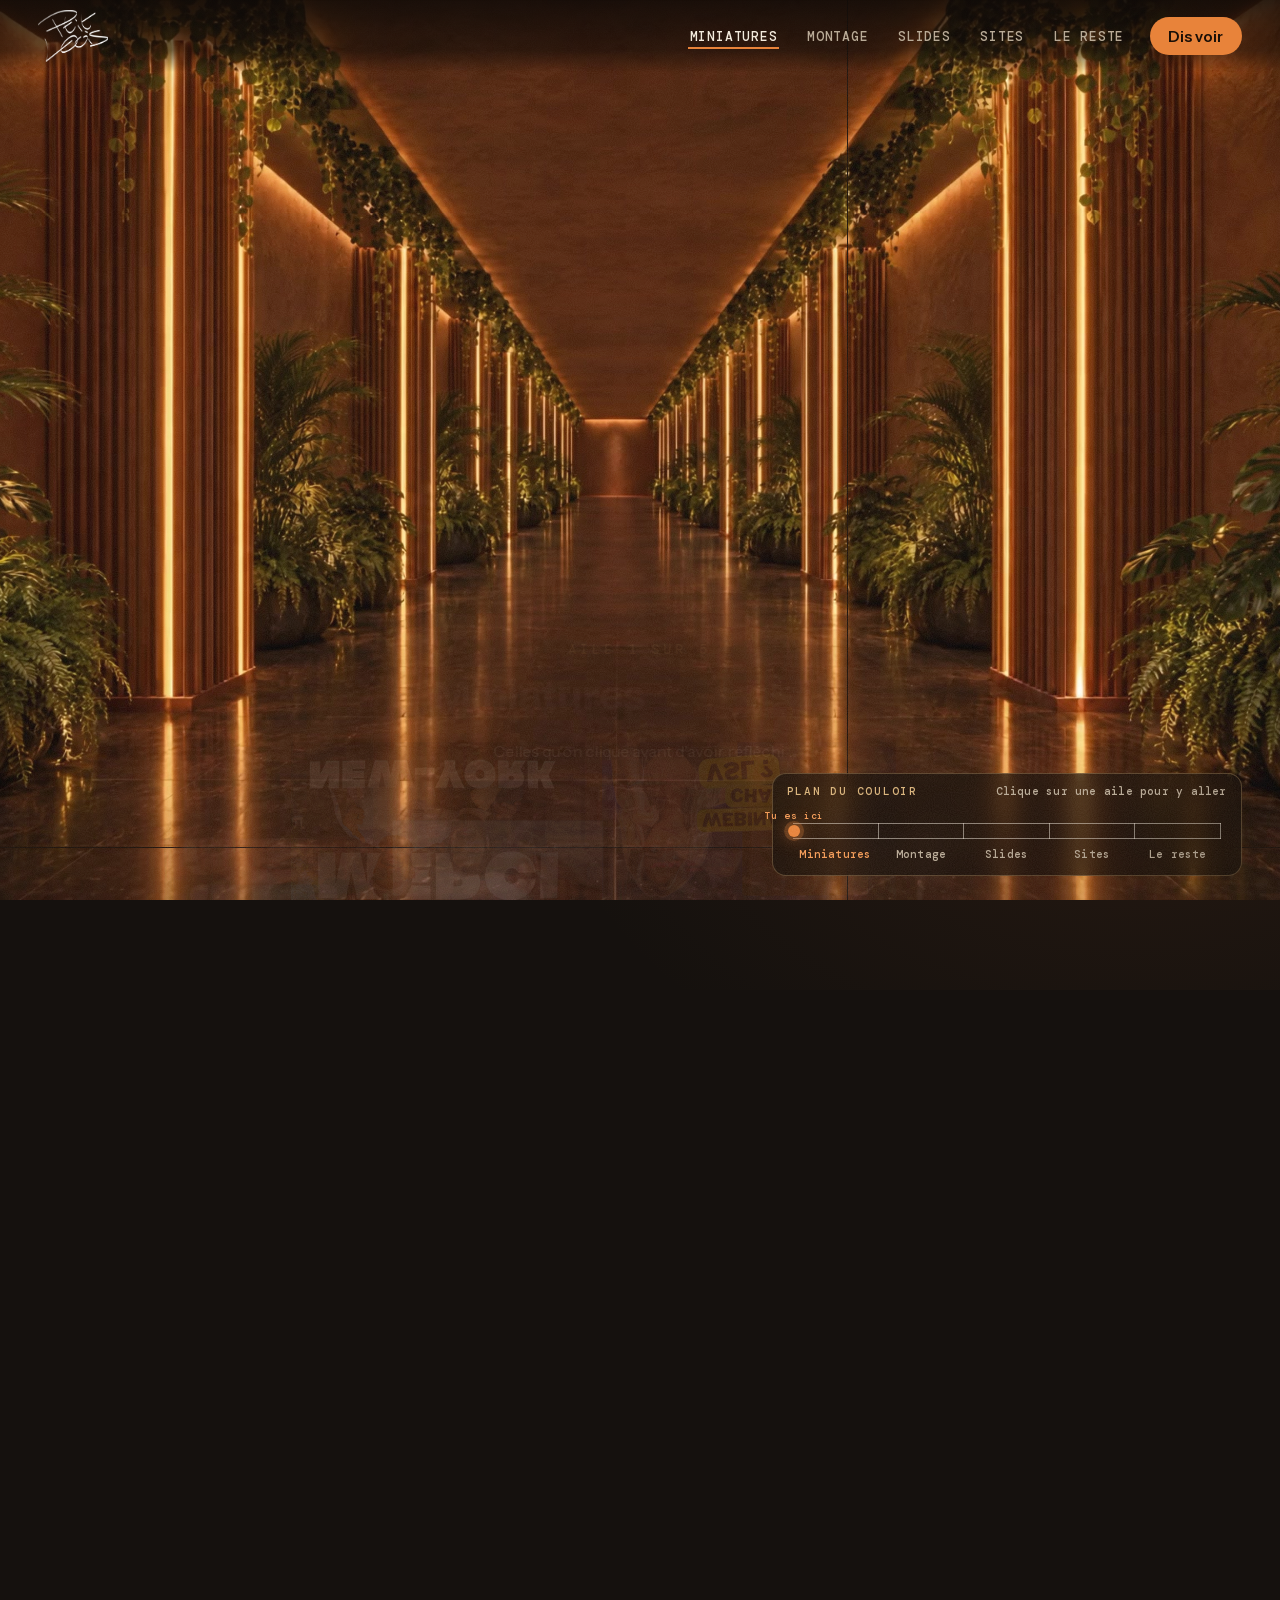
==== index.html @ 2c559e0b "P'tit Louis : première mise en ligne du portfolio Co-Authored-By: Claude Fable 5.1 <noreply@anthropi" ====
<!doctype html>
<html lang="fr">
<head>
<meta charset="utf-8">
<meta name="viewport" content="width=device-width,initial-scale=1">
<title>P'tit Louis · Quatre métiers, un Franc-Comtois</title>
<meta name="description" content="Louis Clément, freelance. Miniatures YouTube, montage vidéo, slides de webinaire et sites web. Entre, tout est au mur.">
<meta name="theme-color" content="#15110E">
<meta property="og:type" content="website">
<meta property="og:title" content="P'tit Louis · Quatre métiers, un Franc-Comtois">
<meta property="og:description" content="Miniatures YouTube, montage vidéo, slides de webinaire et sites web. Entre, tout est au mur.">
<meta property="og:site_name" content="P'tit Louis">
<meta property="og:locale" content="fr_FR">
<link rel="canonical" href="https://louisclement.site/">
<meta property="og:url" content="https://louisclement.site/">
<meta property="og:image" content="https://louisclement.site/assets/partage.jpg">
<meta property="og:image:width" content="1200">
<meta property="og:image:height" content="630">
<meta property="og:image:alt" content="Louis Clément ouvre la porte de sa galerie : quatre métiers, un Franc-Comtois.">
<meta name="twitter:card" content="summary_large_image">
<link rel="icon" href="data:image/svg+xml,%3Csvg xmlns='http://www.w3.org/2000/svg' viewBox='0 0 64 64'%3E%3Crect width='64' height='64' rx='12' fill='%2315110E'/%3E%3Cpath d='M18 10h28' stroke='%23E8833A' stroke-width='5' stroke-linecap='round'/%3E%3Crect x='14' y='22' width='36' height='28' rx='2' fill='none' stroke='%23F3EBDD' stroke-width='4'/%3E%3C/svg%3E">
<link rel="icon" type="image/png" sizes="32x32" href="assets/favicon-32.png">
<link rel="apple-touch-icon" href="assets/apple-touch-icon.png">
<link rel="preload" as="image" href="assets/hero-mobile.jpg" media="(max-aspect-ratio:1/1)">
<link rel="preload" href="assets/polices/bricolage-grotesque.woff2" as="font" type="font/woff2" crossorigin>
<link rel="preload" href="assets/polices/instrument-sans.woff2" as="font" type="font/woff2" crossorigin>
<link rel="stylesheet" href="assets/site.css">
</head>
<body>
<a class="skip" href="#main">Aller au contenu</a>
<div class="fond" aria-hidden="true"></div>
<div class="rideau" aria-hidden="true"></div>

<nav class="nav" aria-label="Navigation principale">
  <a class="nav-logo" href="#haut" aria-label="P'tit Louis, retour en haut"><img src="assets/logo-blanc.png" alt="" width="720" height="538"></a>
  <ul class="nav-ailes">
    <li><a href="#g-miniatures" data-aile="miniatures">Miniatures</a></li>
    <li><a href="#g-montage" data-aile="montage">Montage</a></li>
    <li><a href="#g-slides" data-aile="slides">Slides</a></li>
    <li><a href="#g-sites" data-aile="sites">Sites</a></li>
    <li><a href="#g-reste" data-aile="reste">Le reste</a></li>
  </ul>
  <a class="btn btn-nav" href="#contact">Dis voir</a>
</nav>

<main id="main" tabindex="-1">
  <span id="haut"></span>

  <!-- Héros fixe : téléphones, mouvement réduit, navigateurs sans 3D -->
  <section class="hero-fixe" aria-label="Accueil">
    <div class="hero-fixe-image" aria-hidden="true"></div>
    <div class="hero-fixe-texte">
      <p class="enseigne enseigne-fixe">LOUIS CLÉMENT</p>
      <h1>Quatre métiers,<br>un Franc-Comtois.</h1>
      <p class="lede">Miniatures YouTube, montage vidéo, slides de webinaire, sites web. Tout est au mur, juste en dessous.</p>
      <a class="btn" href="#contact">Dis voir ce qu'il te faut</a>
    </div>
  </section>

  <!-- La balade : une seule scène, du film de la porte jusqu'à la porte du fond -->
  <section class="balade" id="couloir" aria-label="La visite du couloir">
    <div class="scene">
      <div class="marche"><div class="marche-poster" aria-hidden="true"></div><video id="marche" preload="none" muted playsinline aria-hidden="true" tabindex="-1"></video><video id="arrivee" preload="none" muted playsinline aria-hidden="true" tabindex="-1"></video></div>
      <div class="murs"></div>
      <div class="fin-couloir" aria-hidden="true"></div>
      <div class="film-couche"><div class="film-poster" aria-hidden="true"></div><video id="hero" preload="none" muted playsinline aria-hidden="true" tabindex="-1"></video><div class="scrim" aria-hidden="true"></div></div>
      <div class="band band-film band-f1" data-a="0" data-b="0.26" data-entree="montee">
        <p class="enseigne enseigne-bande">LOUIS CLÉMENT</p>
        <h1 class="split">Quatre métiers,|un Franc-Comtois.</h1>
        <p class="sub">Miniatures YouTube, montage vidéo, slides de webinaire, sites web. Pour les créateurs, les formateurs et les entreprises.</p>
      </div>
      <div class="band band-film band-f2" data-a="0.29" data-b="0.66" data-entree="moities">
        <p class="titre split">Entre, c'est ouvert.</p>
        <p class="sub">Tout ce que j'ai fabriqué est au mur. Tu scrolles, tu te balades.</p>
      </div>
      <svg class="ring" viewBox="0 0 48 48" aria-hidden="true"><circle cx="24" cy="24" r="20" fill="none" stroke="currentColor" stroke-width="3" stroke-linecap="round" stroke-dasharray="126" style="stroke-dashoffset:var(--ld,126)"/></svg>
      <div class="cue" aria-hidden="true"><span>Scrolle pour entrer</span><i></i></div>
      <div class="titres"></div>
      <div class="band band-porte" data-a="0.94" data-b="1" data-entree="montee">
        <p class="titre split">Au bout du couloir,|c'est ton projet.</p>
        <p class="sub">C'est du franc-comtois. Ça veut dire : raconte-moi ton projet. Réponse en 24 h.</p>
        <p class="cta"><a class="btn" href="#contact">Dis voir ce qu'il te faut</a></p>
      </div>
      <div class="cartel chip" aria-live="polite"></div>
      <div class="plan" aria-label="Plan du couloir">
        <p class="plan-titre">Plan du couloir <span>Clique sur une aile pour y aller</span></p>
        <div class="plan-trace"><i class="plan-ici" aria-hidden="true"><b>Tu es ici</b></i></div>
        <div class="plan-ailes"></div>
      </div>
      <p class="astuce chip" aria-hidden="true">Clique sur un cadre pour l'ouvrir</p>
    </div>
  </section>

  <!-- Index : le couloir sans marcher -->
  <section class="bloc index" id="index" aria-labelledby="t-index">
    <header class="tete">
      <svg class="applique" viewBox="0 0 120 40" aria-hidden="true"><path d="M60 2v10M22 12h76v7H22z"/><path class="lueur" d="M26 22h68l14 16H12z"/></svg>
      <h2 id="t-index">Tout revoir d'un coup.</h2>
      <p class="lede">Le couloir sans marcher.</p>
    </header>
    <div class="galeries"></div>
  </section>

  <section class="bloc promesses" id="promesses" aria-labelledby="t-promesses">
    <header class="tete tete-gauche">
      <svg class="applique" viewBox="0 0 120 40" aria-hidden="true"><path d="M60 2v10M22 12h76v7H22z"/><path class="lueur" d="M26 22h68l14 16H12z"/></svg>
      <h2 id="t-promesses">Ce que tu ne vivras pas ici.</h2>
    </header>
    <ol class="cartes">
      <li class="carte"><p class="galere">Le prestataire qui s'évapore.</p><p class="contre">Je réponds. Et je te préviens avant que tu aies à me relancer.</p></li>
      <li class="carte"><p class="galere">Tout réexpliquer à chaque fois.</p><p class="contre">Tu expliques une fois. Ça sert pour la miniature, le montage, les slides et le site.</p></li>
      <li class="carte"><p class="galere">Payer sans rien posséder.</p><p class="contre">Ce que je fabrique est à toi. Ton site aussi. Pas d'abonnement, pas d'engagement.</p></li>
    </ol>
    <div class="garantie">
      <p class="garantie-titre">Je ne facture qu'un projet validé.</p>
      <p>Satisfait ou remboursé, sur toutes mes prestations. Le risque est de mon côté, pas du tien.</p>
    </div>
  </section>

  <section class="bloc methode" id="methode" aria-labelledby="t-methode">
    <header class="tete">
      <svg class="applique" viewBox="0 0 120 40" aria-hidden="true"><path d="M60 2v10M22 12h76v7H22z"/><path class="lueur" d="M26 22h68l14 16H12z"/></svg>
      <h2 id="t-methode">Comment ça se passe.</h2>
    </header>
    <ol class="frise">
      <li><span class="num">01</span><h3>Tu m'écris.</h3><p>Un message, même brouillon. Ton besoin, ton lien, ta date.</p></li>
      <li><span class="num">02</span><h3>Je pose des questions.</h3><p>Les bonnes, une seule fois. Je garde ton brief, tu n'auras pas à le refaire.</p></li>
      <li><span class="num">03</span><h3>Premier jet, vite.</h3><p>Tu vois une vraie version, pas une promesse. Tu me dis ce qui cloche.</p></li>
      <li><span class="num">04</span><h3>Tu valides, puis je facture.</h3><p>Je corrige jusqu'à ce que ce soit bon. Je ne facture qu'un projet validé.</p></li>
    </ol>
    <svg class="fil" viewBox="0 0 1000 20" preserveAspectRatio="none" aria-hidden="true"><path d="M0 10 C 200 -6, 300 26, 500 10 S 800 -6, 1000 10"/></svg>
  </section>

  <section class="bloc questions" id="questions" aria-labelledby="t-questions">
    <header class="tete tete-gauche">
      <svg class="applique" viewBox="0 0 120 40" aria-hidden="true"><path d="M60 2v10M22 12h76v7H22z"/><path class="lueur" d="M26 22h68l14 16H12z"/></svg>
      <h2 id="t-questions">Les questions qu'on me pose.</h2>
    </header>
    <div class="faq">
      <details><summary>Quatre métiers, tu es vraiment bon dans lequel ?</summary><p>Remonte le couloir et juge sur pièces, métier par métier. Les quatre se tiennent : la miniature attire, le montage retient, les slides expliquent, le site convertit. Les penser avec la même tête, c'est tout l'intérêt. Et ce que je ne sais pas faire, je te le dis avant de commencer, pas après.</p></details>
      <details><summary>Et si tu disparais en plein projet ?</summary><p>Je suis une personne, pas une plateforme. Tu as mon nom, mon WhatsApp, et une réponse en 24 h. Et comme je ne facture qu'un projet validé, le risque est de mon côté, pas du tien.</p></details>
      <details><summary>Combien ça coûte ?</summary><p>Ça dépend de ce qu'il te faut, donc je ne vais pas inventer un prix ici. Tu m'écris, je te réponds en 24 h avec un prix, ce qui est compris, et un délai. Noir sur blanc, avant de commencer. Et tu ne paies que si tu valides : satisfait ou remboursé.</p></details>
      <details><summary>Tu vas respecter mon style ?</summary><p>C'est le métier. Va voir l'aile des slides : cinq clients, cinq univers, aucun ne se ressemble. Je pars de tes références, je t'envoie un premier jet tôt, et tu gardes le dernier mot.</p></details>
      <details><summary>Les fichiers et le site, ils sont à moi ?</summary><p>Oui. Ce que je fabrique pour toi est à toi : ton site, ton nom de domaine, tes accès. Pas d'abonnement, pas d'engagement sur quatre ans. Si un jour tu veux continuer sans moi, tu peux.</p></details>
      <details><summary>En combien de temps ?</summary><p>Je t'annonce un délai avant de commencer, et je le tiens. Si tu es pressé, dis-le dans ton message, on regarde ce qui est possible.</p></details>
    </div>
  </section>

  <section class="bloc apropos" id="a-propos" aria-labelledby="t-apropos">
    <div class="apropos-signature" aria-hidden="true"><img src="assets/logo-blanc.png" alt="" width="720" height="538" loading="lazy"></div>
    <div class="apropos-texte">
      <h2 id="t-apropos">Le P'tit Louis.</h2>
      <p>Franc-Comtois, et fier de l'être. Je fabrique des miniatures, des montages, des slides et des sites pour des créateurs, des formateurs et des entreprises, en France et à l'international. Quatre métiers, parce que mes clients avaient quatre besoins et aucune envie de briefer quatre personnes.</p>
    </div>
  </section>

  <section class="bloc contact" id="contact" aria-labelledby="t-contact">
    <header class="tete">
      <svg class="applique" viewBox="0 0 120 40" aria-hidden="true"><path d="M60 2v10M22 12h76v7H22z"/><path class="lueur" d="M26 22h68l14 16H12z"/></svg>
      <h2 id="t-contact">Dis voir ce qu'il te faut.</h2>
      <p class="lede">Un message suffit. Je réponds en 24 h, toujours, avec un prix, ce qui est compris, et un délai.</p>
    </header>
    <form class="formulaire" id="form-contact" novalidate>
      <label class="champ"><span>Ton prénom</span><input type="text" name="prenom" autocomplete="given-name" maxlength="60" required></label>
      <fieldset class="champ cases"><legend>Il te faut quoi ?</legend>
        <label><input type="checkbox" name="besoin" value="Miniatures"><span>Miniatures</span></label>
        <label><input type="checkbox" name="besoin" value="Montage"><span>Montage</span></label>
        <label><input type="checkbox" name="besoin" value="Slides"><span>Slides</span></label>
        <label><input type="checkbox" name="besoin" value="Site web"><span>Site web</span></label>
        <label><input type="checkbox" name="besoin" value="Autre chose"><span>Autre chose</span></label>
      </fieldset>
      <label class="champ"><span>Un lien à me montrer ? <em>facultatif</em></span><input type="text" name="lien" inputmode="url" autocapitalize="none" spellcheck="false" maxlength="200" placeholder="Ta chaîne, ton site, ce que tu veux"></label>
      <label class="champ"><span>C'est pour quand ? <em>facultatif</em></span><input type="text" name="quand" maxlength="120" placeholder="La semaine prochaine, fin du mois..."></label>
      <label class="champ champ-large"><span>Raconte</span><textarea name="message" rows="5" maxlength="1200" required></textarea></label>
      <div class="actions">
        <button class="btn" type="submit">Envoyer sur WhatsApp</button>
        <a class="btn btn-fantome" id="wa-direct" href="https://wa.me/33761479585" target="_blank" rel="noopener">Ou écris-moi direct sur WhatsApp</a>
      </div>
      <p class="retour" role="status" aria-live="polite"></p>
    </form>
  </section>
</main>

<footer class="pied">
  <img class="pied-logo" src="assets/logo-blanc.png" alt="P'tit Louis" width="720" height="538" loading="lazy">
  <ul class="pied-liens">
    <li><a href="#index">Les projets</a></li>
    <li><a href="#methode">La méthode</a></li>
    <li><a href="#questions">Les questions</a></li>
    <li><a href="#contact">Le contact</a></li>
    <li><a href="mentions-legales.html">Mentions légales</a></li>
    <li><a href="confidentialite.html">Confidentialité</a></li>
  </ul>
  <p class="pied-ligne">Fabriqué en Franche-Comté. Livré partout.</p>
  <p class="pied-note">Le couloir est un décor généré par IA. Les projets accrochés dedans sont bien réels.</p>
  <p class="pied-note">© <span id="annee">2026</span> P'tit Louis</p>
</footer>

<dialog class="fiche" id="fiche" aria-labelledby="fiche-titre">
  <div class="fiche-cadre">
    <button class="fiche-fermer" type="button" aria-label="Fermer la fiche">Fermer</button>
    <div class="fiche-media"></div>
    <div class="fiche-infos">
      <p class="fiche-aile"></p>
      <h2 id="fiche-titre"></h2>
      <p class="fiche-ligne"></p>
      <p class="fiche-technique"></p>
      <p class="fiche-lien"></p>
      <div class="fiche-nav">
        <button type="button" class="btn btn-fantome" data-pas="-1">Précédent</button>
        <button type="button" class="btn btn-fantome" data-pas="1">Suivant</button>
      </div>
    </div>
    <div class="fiche-meme-aile">
      <p class="fiche-meme-titre">Dans la même aile</p>
      <div class="fiche-rangee"></div>
    </div>
  </div>
</dialog>

<script src="assets/data.js"></script>
<script src="assets/site.js"></script>
</body>
</html>
---- assets/site.css ----
/* P'tit Louis. Palette tirée de l'entrée validée : enduit d'argile, béton ciré, laiton. */
/* Polices hébergées ici (licence libre OFL) : aucun serveur tiers contacté, donc aucun cookie et aucun bandeau à afficher */
@font-face{font-family:"Bricolage Grotesque";font-style:normal;font-weight:700 800;font-stretch:100%;font-display:swap;src:url(polices/bricolage-grotesque.woff2) format("woff2");unicode-range:U+0000-00FF,U+0131,U+0152-0153,U+02BB-02BC,U+02C6,U+02DA,U+02DC,U+0304,U+0308,U+0329,U+2000-206F,U+20AC,U+2122,U+2191,U+2193,U+2212,U+2215,U+FEFF,U+FFFD}
@font-face{font-family:"Instrument Sans";font-style:normal;font-weight:400 600;font-stretch:100%;font-display:swap;src:url(polices/instrument-sans.woff2) format("woff2");unicode-range:U+0000-00FF,U+0131,U+0152-0153,U+02BB-02BC,U+02C6,U+02DA,U+02DC,U+0304,U+0308,U+0329,U+2000-206F,U+20AC,U+2122,U+2191,U+2193,U+2212,U+2215,U+FEFF,U+FFFD}
@font-face{font-family:"DM Mono";font-style:normal;font-weight:400;font-display:swap;src:url(polices/dm-mono-400.woff2) format("woff2");unicode-range:U+0000-00FF,U+0131,U+0152-0153,U+02BB-02BC,U+02C6,U+02DA,U+02DC,U+0304,U+0308,U+0329,U+2000-206F,U+20AC,U+2122,U+2191,U+2193,U+2212,U+2215,U+FEFF,U+FFFD}
@font-face{font-family:"DM Mono";font-style:normal;font-weight:500;font-display:swap;src:url(polices/dm-mono-500.woff2) format("woff2");unicode-range:U+0000-00FF,U+0131,U+0152-0153,U+02BB-02BC,U+02C6,U+02DA,U+02DC,U+0304,U+0308,U+0329,U+2000-206F,U+20AC,U+2122,U+2191,U+2193,U+2212,U+2215,U+FEFF,U+FFFD}
:root{
  --canvas:#15110E;
  --panel:#1F1813;
  --panel-2:#2A2019;
  --accent:#E8833A;
  --accent-hover:#F59B55;
  --accent-muted:rgba(232,131,58,.22);
  --laiton:#D9B37A;
  --text-primary:#F3EBDD;
  --text-secondary:#B9AB97;
  --bord:rgba(243,235,221,.16);
  --bord-fort:rgba(243,235,221,.42);
  --e1:cubic-bezier(.22,.8,.22,1);
  --e2:cubic-bezier(.65,0,.35,1);
  --tshadow:0 1px 2px rgba(10,6,3,.95),0 3px 12px rgba(10,6,3,.78),0 10px 44px rgba(10,6,3,.8);
  --titre:"Bricolage Grotesque",system-ui,sans-serif;
  --texte:"Instrument Sans",system-ui,sans-serif;
  --mono:"DM Mono",ui-monospace,monospace;
  --navh:72px;
}
*,*::before,*::after{box-sizing:border-box}
html{overflow-x:hidden;overflow-x:clip;scroll-behavior:smooth;-webkit-text-size-adjust:100%}
body{margin:0;overflow-x:hidden;overflow-x:clip;background:var(--canvas);color:var(--text-primary);font:400 1.0625rem/1.6 var(--texte);-webkit-font-smoothing:antialiased;animation:page-in .9s var(--e1) both}
@keyframes page-in{from{opacity:0}to{opacity:1}}
img,video,canvas{display:block;max-width:100%}
h1,h2,h3,p,ul,ol,fieldset{margin:0;padding:0}
ul,ol{list-style:none}
fieldset{border:0;min-width:0}
a{color:inherit}
button{font:inherit;color:inherit}
:focus-visible{outline:2px solid var(--accent);outline-offset:3px;border-radius:4px}
.skip{position:fixed;left:12px;top:-60px;z-index:100;background:var(--accent);color:var(--canvas);padding:10px 16px;border-radius:8px;font-weight:600;text-decoration:none;transition:top .3s var(--e1)}
.skip:focus{top:12px}

/* Un seul environnement derrière toute la page */
.fond{position:fixed;inset:-10%;z-index:-1;pointer-events:none;background:
  radial-gradient(ellipse 60% 45% at 22% 18%,rgba(232,131,58,.10),transparent 70%),
  radial-gradient(ellipse 55% 50% at 82% 78%,rgba(150,78,40,.13),transparent 70%),
  var(--canvas);animation:derive 80s var(--e2) -20s infinite alternate}
@keyframes derive{from{transform:translate3d(-2%,-1.5%,0)}to{transform:translate3d(2%,1.5%,0)}}

/* Le rideau : fondu au noir chaud pour les grands sauts dans la page */
.rideau{position:fixed;inset:0;z-index:39;background:#120b07;opacity:0;visibility:hidden;pointer-events:none;transition:opacity .36s var(--e2),visibility 0s .36s}
.rideau.on{opacity:1;visibility:visible;transition:opacity .36s var(--e2)}

/* Boutons */
.btn{display:inline-flex;align-items:center;justify-content:center;gap:.5em;padding:.95em 1.5em;border-radius:999px;border:1px solid transparent;background:var(--accent);color:#1A0F07;font:600 1rem/1 var(--texte);text-decoration:none;text-shadow:none;cursor:pointer;transition:background .35s var(--e1),transform .35s var(--e1),box-shadow .35s var(--e1),border-color .35s var(--e1),color .35s var(--e1)}
.btn:hover{background:var(--accent-hover);transform:translateY(-2px);box-shadow:0 10px 30px rgba(232,131,58,.28)}
.btn:active{transform:translateY(0)}
.btn-fantome{background:transparent;color:var(--text-primary);border-color:var(--bord-fort)}
.btn-fantome:hover{background:rgba(243,235,221,.08);box-shadow:none;border-color:var(--text-primary)}
@media (pointer:coarse){.btn{min-height:44px;display:inline-flex;align-items:center;justify-content:center}}

/* Navigation */
.nav{position:fixed;inset:0 0 auto 0;z-index:40;height:var(--navh);display:flex;align-items:center;gap:24px;padding:0 clamp(16px,3vw,40px);background:linear-gradient(to bottom,rgba(16,11,8,.86),rgba(16,11,8,.55) 70%,rgba(16,11,8,0));transition:background .5s var(--e1)}
.nav-logo{display:block;flex:none;height:52px;transition:opacity .35s var(--e1),transform .35s var(--e1)}
.nav-logo img{height:100%;width:auto}
.nav-logo:hover{opacity:.82;transform:rotate(-2deg)}
.nav-ailes{display:flex;align-items:baseline;gap:clamp(10px,2vw,28px);margin-left:auto;font:500 .8125rem/1 var(--mono);letter-spacing:.06em;text-transform:uppercase}
.nav-ailes a{position:relative;display:block;padding:12px 2px;text-decoration:none;color:var(--text-secondary);transition:color .35s var(--e1)}
.nav-ailes a::after{content:"";position:absolute;left:0;right:0;bottom:6px;height:2px;background:var(--accent);transform:scaleX(0);transform-origin:left;transition:transform .45s var(--e1)}
.nav-ailes a:hover,.nav-ailes a.actif{color:var(--text-primary)}
.nav-ailes a.actif::after{transform:scaleX(1)}
.btn-nav{padding:.7em 1.15em;font-size:.9375rem}
@media (max-width:860px){.nav-ailes{display:none}.btn-nav{margin-left:auto}}

/* Héros fixe (par défaut, sans JavaScript ou hors 3D) */
.balade{display:none}
.hero-fixe{position:relative;min-height:100svh;display:grid;align-items:end;padding:calc(var(--navh) + 24px) clamp(20px,5vw,72px) clamp(40px,8vh,96px)}
.hero-fixe-image{position:absolute;inset:0;background:#2a170c url(hero-poster.jpg) 60% 40%/cover no-repeat}
@media (max-aspect-ratio:1/1){.hero-fixe-image{background-image:url(hero-mobile.jpg);background-position:69% 30%}}   /* écrans debout : Louis qui fait signe d'entrer, cadré en vertical */
.hero-fixe-image::after{content:"";position:absolute;inset:0;background:linear-gradient(to top,rgba(14,9,6,.94) 8%,rgba(14,9,6,.55) 46%,rgba(14,9,6,.15) 80%)}
.hero-fixe-texte{position:relative;display:grid;gap:18px;justify-items:start;text-shadow:var(--tshadow)}
.hero-fixe h1{font:800 clamp(2rem,8.6vw,4.4rem)/1.04 var(--titre);letter-spacing:-.02em;white-space:nowrap}
.lede{color:var(--text-secondary);font-size:1.125rem;max-width:52ch}
.hero-fixe .lede{color:var(--text-primary);max-width:40ch}
.enseigne{font:800 1.7rem/1 var(--titre);letter-spacing:.32em;margin-right:-.32em;color:#F8DDB0;text-shadow:0 0 10px rgba(255,186,110,.85),0 0 30px rgba(232,131,58,.65),0 0 70px rgba(232,131,58,.35),0 1px 2px rgba(10,6,3,.9);white-space:nowrap}
.enseigne-fixe{font-size:clamp(1rem,4.4vw,1.4rem)}
.enseigne-bande{margin-bottom:18px;font-size:clamp(1.15rem,1.9vw,1.9rem);--ke:clamp(0,var(--k)*2.4,1);opacity:var(--ke)}
html.js3d .hero-fixe{display:none}
html.js3d .balade{display:block}

/* Film d'entrée */
.balade{position:relative;height:2300vh}
.stage,.scene{position:sticky;top:0;height:100vh;height:100svh;overflow:hidden;background:#1d110a}
.film-couche,.film-poster,#hero{position:absolute;inset:0;width:100%;height:100%}
.film-couche{z-index:4;will-change:opacity}
.film-poster{background-size:cover;background-position:50% 50%}
#hero{object-fit:cover;opacity:0;transform:translateZ(0);will-change:transform;transition:opacity .8s var(--e1)}
.film-couche.video-ready #hero{opacity:1}
.film-couche.video-failed #hero{display:none}
.scrim{position:absolute;inset:0;pointer-events:none;background:radial-gradient(ellipse 120% 90% at 50% 45%,rgba(14,8,4,0) 35%,rgba(14,8,4,.62) 100%)}
.enseigne-film{position:absolute;left:0;top:0;margin:0;transform-origin:50% 100%;opacity:0;will-change:transform,opacity;pointer-events:none}

.band{position:absolute;opacity:0;visibility:hidden;text-shadow:var(--tshadow);--k:0}
.band.on{visibility:visible}
.band::before{content:"";position:absolute;inset:-22% -18%;z-index:-1;pointer-events:none;opacity:calc(.25 + .75*var(--k,1));background:radial-gradient(ellipse 74% 66% at 50% 50%,rgba(12,7,4,.72) 0%,rgba(12,7,4,.48) 46%,rgba(12,7,4,0) 76%)}
.band h1,.band .titre{font:800 clamp(2rem,4.6vw,4.2rem)/1.03 var(--titre);letter-spacing:-.02em;max-width:13ch}
.band .sub{margin-top:18px;color:var(--text-primary);font-size:clamp(1rem,1.25vw,1.2rem);max-width:36ch;--ks:clamp(0,(var(--k) - .55)*3.2,1);opacity:var(--ks);transform:translateY(calc((1 - var(--ks))*14px))}
.band .cta{margin-top:26px;--kb:clamp(0,(var(--k) - .74)*4.5,1);opacity:var(--kb);transform:translateY(calc((1 - var(--kb))*14px))}
.band .btn{text-shadow:none}
.band-f1{left:clamp(24px,5.5vw,96px);top:50%;transform:translateY(-46%);width:min(37vw,640px);z-index:6}
.band-f1 h1{max-width:none;font-size:clamp(1.8rem,3.7vw,3.7rem)}
.ligne{display:block;white-space:nowrap}
.band-f2{left:clamp(24px,5.5vw,96px);top:50%;transform:translateY(-46%);width:min(32vw,520px);z-index:6}   /* à gauche : Louis occupe la droite de l'image */
.cue{z-index:6}
.ring{position:absolute;right:clamp(16px,3vw,40px);top:calc(var(--navh) + 12px);z-index:7;width:30px;height:30px;color:var(--laiton);transform:rotate(-90deg);opacity:0;transition:opacity .6s var(--e1);pointer-events:none}
.ring.on{opacity:.9}
.ring circle{transition:stroke-dashoffset .25s linear}
.band-porte{left:50%;bottom:clamp(28px,6vh,64px);transform:translateX(-50%);width:min(70vw,820px);z-index:6;text-align:center}
.band-porte .titre{max-width:none;font-size:clamp(1.9rem,3.8vw,3.4rem)}
.band-porte .sub{margin-inline:auto;max-width:none;text-wrap:balance}
.titres{position:absolute;inset:0;z-index:6;pointer-events:none}
.scene::after{z-index:5}
.cartel,.plan,.astuce{z-index:7}

/* Découpe des titres en mots, animés par --k (transform et opacity seulement) */
.sr{position:absolute;width:1px;height:1px;overflow:hidden;clip-path:inset(50%);white-space:nowrap}
.w{display:inline-block;white-space:pre;--kc:clamp(0,(var(--k,0) - var(--th,0))*2.8,1);opacity:var(--kc);will-change:transform,opacity}
[data-entree="montee"] .w{transform:translateY(calc((1 - var(--kc))*.55em))}
[data-entree="moities"] .w{transform:translateX(calc((1 - var(--kc))*var(--sx,1)*-46px))}
[data-entree="profondeur"] .w{transform:scale(calc(.78 + .22*var(--kc)))}
[data-entree="coupe"] .w{transform:translateX(calc((1 - var(--kc))*var(--sx,1)*60px))}
[data-entree="grille"] .w{transform:translateX(calc((1 - var(--kc))*-38px))}
[data-entree="net"] .w{transform:translateY(calc((1 - var(--kc))*10px)) scale(calc(.94 + .06*var(--kc)))}
[data-entree="dispersion"] .w{transform:translate(calc((1 - var(--kc))*var(--jx,0px)),calc((1 - var(--kc))*var(--jy,0px))) rotate(calc((1 - var(--kc))*var(--jr,0deg)))}

.cue{position:absolute;left:50%;bottom:26px;transform:translateX(-50%);display:grid;justify-items:center;gap:10px;font:400 .75rem/1 var(--mono);letter-spacing:.2em;text-transform:uppercase;color:var(--text-secondary);transition:opacity .6s var(--e1)}
.cue i{width:1px;height:34px;background:linear-gradient(var(--laiton),transparent);animation:goutte 2.6s var(--e2) -1s infinite}
@keyframes goutte{0%{transform:scaleY(0);transform-origin:top}50%{transform:scaleY(1);transform-origin:top}51%{transform-origin:bottom}100%{transform:scaleY(0);transform-origin:bottom}}
.cue.parti{opacity:0}

/* Couloir */
.scene::after{content:"";position:absolute;inset:0;pointer-events:none;background:radial-gradient(ellipse 110% 95% at 50% 50%,rgba(10,6,3,0) 52%,rgba(10,6,3,.5) 100%),url("data:image/svg+xml,%3Csvg xmlns='http://www.w3.org/2000/svg' width='220' height='220'%3E%3Cfilter id='n'%3E%3CfeTurbulence type='fractalNoise' baseFrequency='.95' numOctaves='2' stitchTiles='stitch'/%3E%3CfeColorMatrix values='0 0 0 0 1  0 0 0 0 .9  0 0 0 0 .8  0 0 0 .09 0'/%3E%3C/filter%3E%3Crect width='100%25' height='100%25' filter='url(%23n)'/%3E%3C/svg%3E")}
.titres .band{left:50%;bottom:clamp(96px,15vh,150px);width:min(44vw,640px);transform:translateX(-50%);text-align:center}
.titres .band .titre{margin-inline:auto;max-width:16ch;font-size:clamp(2rem,3.9vw,3.6rem)}
.titres .band .sub{margin-inline:auto;max-width:44ch}
.titres .band .num{display:block;margin-bottom:14px;font:500 .8125rem/1 var(--mono);letter-spacing:.3em;text-transform:uppercase;color:var(--laiton);opacity:var(--k)}

.chip{background:rgba(18,11,7,.62);border:1px solid rgba(217,179,122,.28);border-radius:12px;-webkit-backdrop-filter:blur(10px);backdrop-filter:blur(10px);text-shadow:0 1px 3px rgba(10,6,3,.85)}
.cartel{position:absolute;left:clamp(16px,3vw,40px);bottom:28px;z-index:3;max-width:min(360px,44vw);padding:14px 18px;font:400 .8125rem/1.5 var(--mono);color:var(--text-secondary);opacity:0;transform:translateY(10px);transition:opacity .45s var(--e1),transform .45s var(--e1);pointer-events:none}
.cartel.on{opacity:1;transform:none}
.cartel b{display:block;margin-bottom:2px;font:700 1.0625rem/1.25 var(--titre);letter-spacing:0;color:var(--text-primary)}
.cartel i{display:block;margin-top:6px;font-style:normal;color:var(--laiton)}
.astuce{position:absolute;left:50%;bottom:34px;z-index:3;transform:translate(-50%,-8px);padding:9px 16px;font:400 .75rem/1 var(--mono);letter-spacing:.08em;color:var(--text-primary);opacity:0;transition:opacity .6s var(--e1),transform .6s var(--e1);pointer-events:none}
.astuce.on{opacity:1;transform:translate(-50%,0)}


/* Couloir photoréaliste : la marche, les murs, le filé de la tête qui tourne, la porte du fond */
.marche,.murs,.mur,.fin-couloir{position:absolute;inset:0}
.marche{will-change:transform;pointer-events:none}
.marche-poster,#marche{position:absolute;inset:0;width:100%;height:100%;background-size:cover;background-position:50% 50%}
#marche{object-fit:cover;opacity:0;transform:translateZ(0);will-change:transform;transition:opacity .8s var(--e1)}
.marche.video-ready #marche{opacity:1}
#arrivee{position:absolute;inset:0;width:100%;height:100%;object-fit:cover;opacity:0;transform:translateZ(0);will-change:transform}
#arrivee.pret.actif{opacity:1}
.marche.video-failed #marche{display:none}
.murs{pointer-events:none}
.mur{visibility:hidden;opacity:0;overflow:hidden;pointer-events:none}
.mur.on{visibility:visible;will-change:transform,opacity}
.mur-plan{position:absolute;left:50%;top:50%;width:max(104vw,184.9vh);aspect-ratio:16/9;transform:translate(calc(-50% + var(--bx,0%)),-50%);container-type:inline-size}
.mur-fond{position:absolute;inset:0;width:100%;height:100%;object-fit:cover}
.mur-plan.miroir .mur-fond{transform:scaleX(-1)}
.mur-sol{position:absolute;left:0;right:0;top:77.2%;bottom:0;pointer-events:none;background:linear-gradient(to bottom,rgba(8,4,2,.2),rgba(8,4,2,.52))}
.mur-cadres{position:absolute;inset:0}
.cadre{position:absolute;padding:0;border:0;background:#0c0806;cursor:pointer;pointer-events:auto;box-shadow:0 0 0 .2cqw #0d0806,0 .45cqw .7cqw rgba(0,0,0,.5),0 1.5cqw 2.5cqw rgba(0,0,0,.55);transition:transform .5s var(--e1),box-shadow .5s var(--e1)}
.cadre img,.cadre video{position:absolute;inset:0;display:block;width:100%;height:100%;object-fit:cover}
.cadre img{filter:brightness(.94) saturate(.97);transition:filter .5s var(--e1)}
.cadre video{opacity:0;transition:opacity .7s var(--e1)}
.cadre video.on{opacity:1}
.cadre::after{content:"";position:absolute;inset:0;pointer-events:none;background:linear-gradient(to bottom,rgba(255,214,170,.07),rgba(255,214,170,0) 34%)}
.cadre:hover,.cadre:focus-visible{transform:scale(1.035);z-index:3;box-shadow:0 0 0 .22cqw var(--accent),0 .8cqw 1.2cqw rgba(0,0,0,.5),0 2.4cqw 3.6cqw rgba(0,0,0,.6);outline:none}
.cadre:hover img,.cadre:focus-visible img{filter:none}
.reflet{position:absolute;pointer-events:none;transform:scaleY(-1);opacity:.07}
.reflet img{display:block;width:100%;height:100%;object-fit:cover}
.fin-couloir{visibility:hidden;opacity:0;pointer-events:none;background-size:cover;background-position:50% 50%}

/* Le fondu enchaîné des grands sauts : l'ancienne vue, figée, se dissout dans la nouvelle */
.fantome{position:absolute;inset:0;z-index:5;overflow:hidden;pointer-events:none;opacity:1;transition:opacity .9s cubic-bezier(.4,0,.2,1);background:#1d110a}
.fantome.dehors{position:fixed;z-index:38}
.fantome.part{opacity:0}
.fantome-image{position:absolute;inset:0;width:100%;height:100%;object-fit:cover}
.fantome .mur{visibility:visible}
.fantome .fin-couloir{visibility:visible}
.scene.saut .band{transition:opacity .75s var(--e1)}

/* Le plan du couloir : navigation explicite entre les ailes */
.plan{position:absolute;right:clamp(16px,3vw,40px);bottom:24px;z-index:4;width:min(470px,46vw);padding:12px 14px 10px;background:rgba(18,11,7,.66);border:1px solid rgba(217,179,122,.3);border-radius:14px;-webkit-backdrop-filter:blur(10px);backdrop-filter:blur(10px);opacity:0;transform:translateY(12px);transition:opacity .6s var(--e1),transform .6s var(--e1)}
.plan.on{opacity:1;transform:none}
.plan-titre{display:flex;justify-content:space-between;align-items:baseline;gap:12px;font:500 .6875rem/1 var(--mono);letter-spacing:.16em;text-transform:uppercase;color:var(--laiton)}
.plan-titre span{letter-spacing:.02em;text-transform:none;color:var(--text-secondary)}
.plan-trace{position:relative;height:16px;margin:26px 6px 0;border:1px solid rgba(243,235,221,.5);border-width:1px 0;background:repeating-linear-gradient(to right,transparent 0 calc(20% - 1px),rgba(243,235,221,.5) calc(20% - 1px) 20%)}
.plan-ici{position:absolute;top:50%;left:0;width:12px;height:12px;margin:-6px 0 0 -6px;border-radius:50%;background:var(--accent);box-shadow:0 0 0 4px rgba(232,131,58,.25),0 0 18px rgba(232,131,58,.8);will-change:transform}
.plan-ici b{position:absolute;left:50%;bottom:16px;transform:translateX(-50%);white-space:nowrap;font:500 .625rem/1 var(--mono);letter-spacing:.06em;color:var(--accent-hover)}
.plan-ailes{display:grid;grid-template-columns:repeat(5,1fr);margin:0 6px}
.plan-ailes button{appearance:none;background:none;border:0;padding:9px 2px 4px;cursor:pointer;font:500 .6875rem/1.2 var(--mono);letter-spacing:.02em;color:var(--text-secondary);border-radius:6px;transition:color .3s var(--e1),background .3s var(--e1)}
.plan-ailes button:hover{color:var(--text-primary);background:rgba(243,235,221,.08)}
.plan-ailes button.actif{color:var(--accent-hover)}
@media (pointer:coarse){.plan-ailes button{min-height:44px}}
@media (max-height:560px){.cue,.cartel,.astuce,.plan-titre span{display:none}}

/* Sections sous le couloir : aucune voisine ne partage le même squelette */
.bloc{position:relative;padding:clamp(72px,12vh,150px) clamp(20px,5vw,72px);max-width:1320px;margin-inline:auto}
.tete{display:grid;justify-items:center;text-align:center;gap:14px;margin-bottom:clamp(36px,6vh,70px)}
.tete-gauche{justify-items:start;text-align:left}
@media (max-width:860px){.tete-gauche{justify-items:center;text-align:center}}   /* sur une colonne, tous les titres de section se centrent */
.bloc h2{font:800 clamp(2rem,4.4vw,3.6rem)/1.05 var(--titre);letter-spacing:-.02em;max-width:18ch}
.applique{width:120px;height:40px;overflow:visible}
.applique path{fill:none;stroke:var(--laiton);stroke-width:1.6;stroke-linecap:round;stroke-linejoin:round;stroke-dasharray:240;stroke-dashoffset:240;transition:stroke-dashoffset 1.4s var(--e1)}
.applique .lueur{stroke:none;fill:rgba(232,131,58,0);transition:fill 1.2s var(--e1) .9s}
.in .applique path{stroke-dashoffset:0}
.in .applique .lueur{fill:rgba(232,131,58,.20)}
.bloc .tete h2,.bloc .tete .lede,.cartes .carte,.garantie,.frise li,.faq details,.apropos-texte,.apropos-signature,.formulaire,.galerie{opacity:0;transform:translateY(22px);transition:opacity .9s var(--e1),transform .9s var(--e1)}
.bloc.in .tete h2,.bloc.in .tete .lede,.bloc.in .cartes .carte,.bloc.in .garantie,.bloc.in .frise li,.bloc.in .faq details,.bloc.in .apropos-texte,.bloc.in .apropos-signature,.bloc.in .formulaire,.bloc.in .galerie{opacity:1;transform:none}
.bloc.in .tete .lede{transition-delay:.12s}
.bloc.in .cartes .carte:nth-child(2),.bloc.in .frise li:nth-child(2),.bloc.in .faq details:nth-child(2),.bloc.in .galerie:nth-child(2){transition-delay:.1s}
.bloc.in .cartes .carte:nth-child(3),.bloc.in .frise li:nth-child(3),.bloc.in .faq details:nth-child(3),.bloc.in .galerie:nth-child(3){transition-delay:.2s}
.bloc.in .frise li:nth-child(4),.bloc.in .faq details:nth-child(4),.bloc.in .galerie:nth-child(4){transition-delay:.3s}
.bloc.in .faq details:nth-child(5),.bloc.in .galerie:nth-child(5){transition-delay:.4s}
.bloc.in .faq details:nth-child(6){transition-delay:.5s}
.bloc.in .garantie{transition-delay:.35s}
.bloc.fini .cartes .carte:nth-child(n),.bloc.fini .frise li:nth-child(n),.bloc.fini .faq details:nth-child(n),.bloc.fini .galerie:nth-child(n),.bloc.fini .garantie{transition-delay:0s}

/* Index */
.sauts{display:none}
@media (max-width:860px){.sauts{display:flex;flex-wrap:wrap;justify-content:center;gap:8px;margin-bottom:30px}.sauts a{display:inline-flex;align-items:center;min-height:44px;padding:0 16px;border:1px solid var(--bord);border-radius:999px;font:500 .75rem/1 var(--mono);letter-spacing:.08em;text-transform:uppercase;text-decoration:none;color:var(--text-secondary);transition:color .35s var(--e1),border-color .35s var(--e1)}.sauts a:hover,.sauts a:active{color:var(--text-primary);border-color:var(--accent)}}
.galerie{margin-bottom:clamp(36px,6vh,64px);scroll-margin-top:84px}
.galerie-tete{display:flex;flex-wrap:wrap;align-items:baseline;gap:6px 18px;margin-bottom:18px;padding-bottom:12px;border-bottom:1px solid var(--bord)}
.galerie-tete h3{font:700 1.5rem/1.1 var(--titre)}
.galerie-tete p{color:var(--text-secondary);font-size:.9375rem}
.galerie-tete .compte{margin-left:auto;font:400 .75rem/1 var(--mono);letter-spacing:.1em;color:var(--laiton)}
.rangee{--cols:5;display:flex;flex-wrap:wrap;justify-content:center;gap:14px}
.rangee .vignette{flex:0 0 calc((100% - (var(--cols) - 1)*14px)/var(--cols));width:auto}
.vignette{position:relative;appearance:none;display:block;width:100%;padding:0;border:1px solid var(--bord);border-radius:10px;overflow:hidden;background:var(--panel);cursor:pointer;text-align:left;transition:transform .45s var(--e1),border-color .45s var(--e1),box-shadow .45s var(--e1)}
.vignette img{width:100%;aspect-ratio:16/10;object-fit:cover;transition:transform .7s var(--e1)}
.vignette.haut img{aspect-ratio:4/5;object-position:50% 20%}
.rangee.mixte .vignette img,.rangee.mixte .vignette.haut img{aspect-ratio:1/1;object-fit:contain;object-position:50% 50%;padding:8px;background:#0f0a07}
.vignette:hover{transform:translateY(-4px);border-color:rgba(232,131,58,.6);box-shadow:0 14px 40px rgba(0,0,0,.45)}
.vignette:hover img{transform:scale(1.04)}
.vignette.video::before{content:"";position:absolute;right:10px;top:10px;z-index:1;width:30px;height:30px;border-radius:50%;background:rgba(18,11,7,.7) url("data:image/svg+xml,%3Csvg xmlns='http://www.w3.org/2000/svg' viewBox='0 0 30 30'%3E%3Cpath d='M12 9.5v11l9-5.5z' fill='%23F3EBDD'/%3E%3C/svg%3E") center/contain}
@media (max-width:720px){.rangee{display:grid;justify-content:start;grid-auto-flow:column;grid-auto-columns:72%;grid-template-columns:none;overflow-x:auto;scroll-snap-type:x mandatory;padding-bottom:10px;margin-inline:calc(clamp(20px,5vw,72px)*-1);padding-inline:clamp(20px,5vw,72px);scrollbar-width:none}.rangee::-webkit-scrollbar{display:none}.rangee .vignette{flex:none;scroll-snap-align:center}}

/* Promesses : deux colonnes décalées */
.promesses{display:grid;grid-template-columns:minmax(0,5fr) minmax(0,7fr);gap:clamp(28px,5vw,80px);align-items:start}
.promesses .tete{margin-bottom:0;position:sticky;top:calc(var(--navh) + 30px)}
.cartes{display:grid;gap:16px;counter-reset:c}
.carte{position:relative;padding:26px 28px 28px 76px;border:1px solid var(--bord);border-radius:16px;background:linear-gradient(140deg,var(--panel),rgba(31,24,19,.4));outline:1px solid rgba(243,235,221,.05);outline-offset:-7px}
.carte::before{counter-increment:c;content:"0" counter(c);position:absolute;left:26px;top:28px;font:500 .8125rem/1 var(--mono);color:var(--laiton)}
.galere{font:500 .875rem/1.4 var(--mono);color:var(--text-secondary);text-decoration:line-through;text-decoration-color:rgba(232,131,58,.75);text-decoration-thickness:1.5px}
.contre{margin-top:10px;font:700 clamp(1.2rem,1.9vw,1.55rem)/1.25 var(--titre)}
.garantie{grid-column:1/-1;position:relative;margin-top:clamp(16px,3vh,32px);padding:clamp(28px,5vw,56px);border-radius:22px;border:1px solid rgba(232,131,58,.5);background:radial-gradient(ellipse 80% 120% at 0% 0%,rgba(232,131,58,.16),transparent 65%),var(--panel);overflow:hidden}
.garantie::after{content:"";position:absolute;inset:-40%;background:radial-gradient(circle at 80% 30%,rgba(232,131,58,.22),transparent 45%);opacity:.0;animation:braise 7s var(--e2) -2s infinite alternate;pointer-events:none}
.vivant .garantie::after{opacity:1}
@keyframes braise{from{transform:translate3d(-4%,2%,0)}to{transform:translate3d(4%,-2%,0)}}
.garantie-titre{font:800 clamp(1.7rem,3.6vw,3rem)/1.08 var(--titre);letter-spacing:-.02em;max-width:20ch}
.garantie p + p{margin-top:12px;color:var(--text-secondary);max-width:none;text-wrap:balance}
@media (max-width:860px){.promesses{grid-template-columns:1fr}.promesses .tete{position:static}}

/* Méthode : frise horizontale */
.frise{display:grid;grid-template-columns:repeat(4,1fr);gap:clamp(16px,2.4vw,36px);position:relative;z-index:1}
.frise li{padding-top:18px;border-top:1px solid var(--bord-fort)}
.frise .num{font:500 .8125rem/1 var(--mono);color:var(--accent)}
.frise h3{margin:14px 0 8px;font:700 1.35rem/1.15 var(--titre)}
.frise p{color:var(--text-secondary);font-size:1rem}
.fil{position:absolute;left:0;right:0;bottom:clamp(30px,6vh,70px);width:100%;height:20px;pointer-events:none;opacity:.45}
.fil path{fill:none;stroke:var(--accent);stroke-width:1;stroke-dasharray:1100;stroke-dashoffset:1100;transition:stroke-dashoffset 2.4s var(--e2) .3s;vector-effect:non-scaling-stroke}
.in .fil path{stroke-dashoffset:0}
@media (max-width:860px){.frise{grid-template-columns:1fr 1fr}.fil{display:none}}
@media (max-width:520px){.frise{grid-template-columns:1fr}}

/* Questions : accordéon sur une colonne étroite, à droite */
.questions{display:grid;grid-template-columns:minmax(0,4fr) minmax(0,8fr);gap:clamp(28px,5vw,80px);align-items:start}
.questions .tete{margin-bottom:0}
.faq details{border-bottom:1px solid var(--bord)}
.faq summary{list-style:none;cursor:pointer;display:flex;justify-content:space-between;align-items:baseline;gap:20px;padding:22px 0;font:700 clamp(1.1rem,1.6vw,1.3rem)/1.3 var(--titre);transition:color .35s var(--e1)}
.faq summary::-webkit-details-marker{display:none}
.faq summary::after{content:"+";flex:none;font:400 1.4rem/1 var(--mono);color:var(--accent);transition:transform .45s var(--e1)}
.faq details[open] summary::after{transform:rotate(45deg)}
.faq summary:hover{color:var(--accent-hover)}
.faq details p{padding:0 40px 24px 0;color:var(--text-secondary);max-width:64ch;animation:deplie .6s var(--e1) both}
@keyframes deplie{from{opacity:0;transform:translateY(-8px)}to{opacity:1;transform:none}}
@media (max-width:860px){.questions{grid-template-columns:1fr}}

/* À propos : la signature en grand */
.apropos{display:grid;grid-template-columns:minmax(0,5fr) minmax(0,6fr);gap:clamp(24px,5vw,80px);align-items:center}
.apropos-signature img{width:100%;height:auto;filter:drop-shadow(0 0 40px rgba(232,131,58,.25));animation:respire 9s var(--e2) -3s infinite alternate;animation-play-state:paused}
.vivant .apropos-signature img{animation-play-state:running}
@keyframes respire{from{transform:rotate(-3deg) scale(1)}to{transform:rotate(-1.5deg) scale(1.02)}}
.apropos-texte p{margin-top:20px;font-size:clamp(1.0625rem,1.4vw,1.25rem);color:var(--text-secondary);max-width:56ch}
@media (max-width:860px){.apropos{grid-template-columns:1fr}.apropos-signature{max-width:320px}}

/* Contact */
.formulaire{display:grid;grid-template-columns:1fr 1fr;gap:18px 22px;max-width:860px;margin-inline:auto;padding:clamp(22px,4vw,44px);border:1px solid var(--bord);border-radius:22px;background:var(--panel);outline:1px solid rgba(243,235,221,.05);outline-offset:-8px}
.champ{display:grid;gap:8px;align-content:start}
.champ > span,.champ legend{font:500 .8125rem/1.2 var(--mono);letter-spacing:.04em;color:var(--text-secondary)}
.champ em{font-style:normal;opacity:.7}
.champ-large,.cases,.actions,.retour,.formulaire > .champ:first-child{grid-column:1/-1}
input[type=text],input[type=url],textarea{width:100%;padding:14px 16px;border-radius:12px;border:1px solid rgba(243,235,221,.34);background:rgba(10,6,3,.45);color:var(--text-primary);font:400 1rem/1.4 var(--texte);transition:border-color .35s var(--e1),box-shadow .35s var(--e1)}
input::placeholder,textarea::placeholder{color:rgba(185,171,151,.82)}   /* 5,9:1 sur le fond du champ (3,8:1 avant) */
input:focus,textarea:focus{outline:none;border-color:var(--accent);box-shadow:0 0 0 4px var(--accent-muted)}
textarea{resize:vertical;min-height:130px}
.cases{display:flex;flex-wrap:wrap;gap:10px}
.cases legend{margin-bottom:10px;width:100%}
.cases label{position:relative;cursor:pointer}
.cases input{position:absolute;opacity:0;inset:0;width:100%;height:100%;cursor:pointer}
.cases label span{display:inline-flex;align-items:center;min-height:44px;padding:0 18px;border-radius:999px;border:1px solid rgba(243,235,221,.34);font:500 .9375rem/1 var(--texte);transition:background .3s var(--e1),border-color .3s var(--e1),color .3s var(--e1)}
.cases input:checked + span{background:var(--accent);border-color:var(--accent);color:#1A0F07}
.cases input:focus-visible + span{outline:2px solid var(--accent);outline-offset:3px}
.actions{display:flex;flex-wrap:wrap;gap:12px;align-items:center;margin-top:6px}
.retour{min-height:1.6em;color:var(--laiton);font-weight:500}
.champ.erreur input,.champ.erreur textarea{border-color:#ff8a70}
@media (max-width:640px){.formulaire{grid-template-columns:1fr}}

/* Pied */
.pied{display:grid;justify-items:center;gap:14px;padding:70px 20px 50px;border-top:1px solid var(--bord);text-align:center}
.pied-logo{width:150px;height:auto;opacity:.92}
.pied-liens{display:flex;flex-wrap:wrap;justify-content:center;gap:6px 22px;font:500 .8125rem/1 var(--mono);letter-spacing:.06em;text-transform:uppercase}
.pied-liens a{display:block;padding:10px 2px;text-decoration:none;color:var(--text-secondary);transition:color .3s var(--e1)}
.pied-liens a:hover{color:var(--accent-hover)}
.pied-ligne{font:700 1.25rem/1.2 var(--titre)}
.pied-note{font-size:.875rem;color:var(--text-secondary);max-width:60ch}

/* Fiche projet */
.fiche{width:min(1180px,94vw);max-height:92vh;max-height:92svh;padding:0;border:1px solid rgba(217,179,122,.35);border-radius:20px;background:var(--panel);color:var(--text-primary);overflow:auto;box-shadow:0 40px 120px rgba(0,0,0,.7)}
.fiche::backdrop{background:rgba(10,6,3,.78);-webkit-backdrop-filter:blur(6px);backdrop-filter:blur(6px)}
.fiche[open]{animation:fiche-in .55s var(--e1) both}
@keyframes fiche-in{from{opacity:0;transform:translateY(24px) scale(.97)}to{opacity:1;transform:none}}
.fiche-cadre{display:grid;grid-template-columns:minmax(0,1.7fr) minmax(260px,1fr);gap:0;position:relative}
.fiche-media{grid-row:1;display:grid;place-items:center;min-height:320px;padding:22px;background:#0f0a07;border-bottom:1px solid var(--bord)}
.fiche-media img,.fiche-media video{max-width:100%;max-height:68vh;width:auto;height:auto;border-radius:8px;outline:1px solid rgba(243,235,221,.18);outline-offset:4px}
.fiche-media video{height:min(68vh,720px);width:auto;max-width:100%;background:#000}
.fiche-media.long{place-items:start center;max-height:68vh;overflow:auto}
.fiche-media.long img{max-height:none;width:100%}
.fiche-infos{padding:34px 30px 26px;display:grid;align-content:start;gap:10px;border-left:1px solid var(--bord);border-bottom:1px solid var(--bord)}
.fiche-aile{font:500 .75rem/1 var(--mono);letter-spacing:.2em;text-transform:uppercase;color:var(--laiton)}
.fiche h2{font:800 clamp(1.5rem,2.4vw,2.2rem)/1.1 var(--titre);letter-spacing:-.01em}
.fiche-ligne{color:var(--text-secondary)}
.fiche-technique{margin-top:8px;padding-top:14px;border-top:1px dashed var(--bord-fort);font:400 .875rem/1.5 var(--mono);color:var(--text-secondary)}
.fiche-technique::before{content:"Technique : ";color:var(--laiton)}
.fiche-lien a{color:var(--accent-hover);font-weight:600;text-underline-offset:4px}
.fiche-nav{display:flex;gap:10px;margin-top:16px}
.fiche-nav .btn{padding:.7em 1.1em;font-size:.875rem}
.fiche-fermer{position:absolute;right:14px;top:14px;z-index:2;appearance:none;padding:9px 14px;border-radius:999px;border:1px solid var(--bord-fort);background:rgba(18,11,7,.8);font:500 .75rem/1 var(--mono);letter-spacing:.08em;text-transform:uppercase;cursor:pointer;transition:background .3s var(--e1),border-color .3s var(--e1)}
.fiche-fermer:hover{background:var(--accent);border-color:var(--accent);color:#1A0F07}
.fiche-meme-aile{grid-column:1/-1;padding:20px 22px 24px}
.fiche-meme-titre{margin-bottom:12px;font:500 .75rem/1 var(--mono);letter-spacing:.2em;text-transform:uppercase;color:var(--laiton)}
.fiche-rangee{display:flex;gap:10px;overflow-x:auto;padding-bottom:8px;scrollbar-width:thin;scrollbar-color:rgba(217,179,122,.4) transparent}
.fiche-rangee button{flex:none;appearance:none;padding:0;border:1px solid var(--bord);border-radius:8px;overflow:hidden;background:none;cursor:pointer;opacity:.62;transition:opacity .3s var(--e1),border-color .3s var(--e1),transform .3s var(--e1)}
.fiche-rangee button:hover{opacity:1;transform:translateY(-2px)}
.fiche-rangee button[aria-current=true]{opacity:1;border-color:var(--accent)}
.fiche-rangee img{height:74px;width:auto}
@media (max-width:820px){.fiche-cadre{grid-template-columns:1fr}.fiche-infos{border-left:0}.fiche-media{min-height:0;padding:14px}.fiche-media img,.fiche-media video{max-height:52vh}}

/* Pause des boucles hors écran et onglet caché */
body.paused *,body.paused *::before,body.paused *::after{animation-play-state:paused !important}

/* Mouvement réduit : états finaux, aucune animation */
@media (prefers-reduced-motion:reduce){
  html{scroll-behavior:auto}
  *,*::before,*::after{animation:none !important;transition:none !important;transition-delay:0s !important}
  .bloc .tete h2,.bloc .tete .lede,.cartes .carte,.garantie,.frise li,.faq details,.apropos-texte,.apropos-signature,.formulaire,.galerie{opacity:1;transform:none}
  .applique path,.fil path{stroke-dashoffset:0}
  .applique .lueur{fill:rgba(232,131,58,.20)}
}

/* Pages simples : mentions légales, confidentialité, 404 */
.page{max-width:760px;margin:0 auto;padding:calc(var(--navh) + clamp(48px,9vh,110px)) clamp(20px,5vw,40px) clamp(60px,10vh,120px)}
.page-tete{margin-bottom:clamp(36px,6vh,64px)}
.page-sur{font:500 .8125rem/1 var(--mono);letter-spacing:.14em;text-transform:uppercase;color:var(--laiton);margin-bottom:16px}
.page h1{font:800 clamp(2rem,5.4vw,3.4rem)/1.05 var(--titre);letter-spacing:-.02em;margin-bottom:16px}
.page h2{font:700 1.375rem/1.2 var(--titre);margin:0 0 12px}
.page section{padding:26px 0;border-top:1px solid var(--bord)}
.page p,.page li{color:var(--text-secondary)}
.page p+p,.page ul{margin-top:12px}
.page ul{display:grid;gap:8px;padding-left:1.1em;list-style:disc}
.page strong{color:var(--text-primary);font-weight:600}
.page a:not(.btn){color:var(--text-primary);text-decoration-color:var(--accent);text-underline-offset:3px}
.page a:not(.btn):hover{color:var(--accent-hover)}
.page mark{background:rgba(232,131,58,.18);color:#F8DDB0;padding:.1em .35em;border-radius:4px;font:500 .875rem/1.5 var(--mono)}
.page-date{margin-top:26px;font:400 .8125rem/1.4 var(--mono);color:var(--text-secondary)}
.page-404{min-height:52vh;display:grid;align-content:center}
.page-actions{display:flex;flex-wrap:wrap;gap:12px;margin-top:28px}
.page-simple .nav .btn-nav{margin-left:auto}
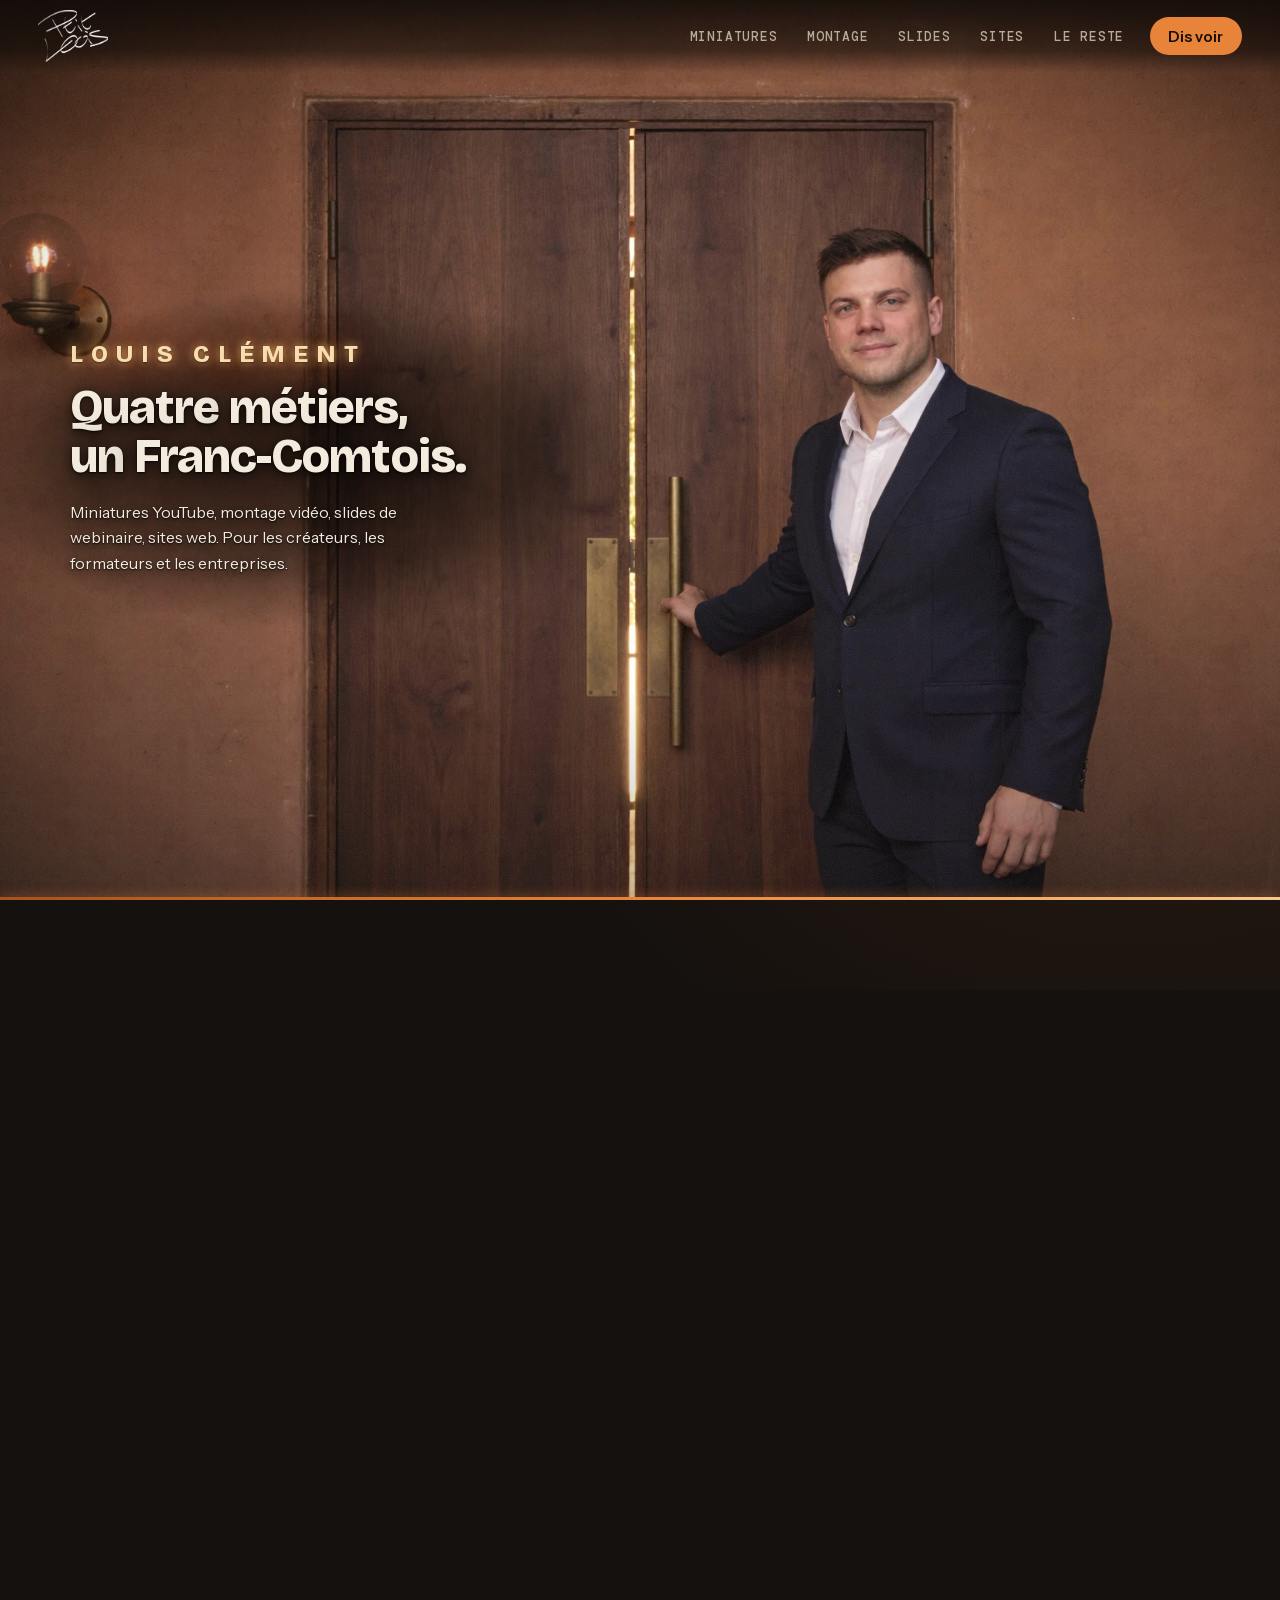
==== commit efe6e923: "Chargement du film : une vraie jauge animée au centre, avec les petites phrases de Louis Co-Authored" ====
--- a/index.html
+++ b/index.html
@@ -73,7 +73,12 @@
         <p class="titre split">Entre, c'est ouvert.</p>
         <p class="sub">Tout ce que j'ai fabriqué est au mur. Tu scrolles, tu te balades.</p>
       </div>
-      <svg class="ring" viewBox="0 0 48 48" aria-hidden="true"><circle cx="24" cy="24" r="20" fill="none" stroke="currentColor" stroke-width="3" stroke-linecap="round" stroke-dasharray="126" style="stroke-dashoffset:var(--ld,126)"/></svg>
+      <div class="chargement">
+        <div class="chargement-ligne"><p class="chargement-msg" aria-hidden="true">J'allume les appliques</p><p class="chargement-pct" aria-hidden="true"><span>0</span> %</p></div>
+        <div class="chargement-barre" role="progressbar" aria-label="Chargement du film d'entrée" aria-valuemin="0" aria-valuemax="100" aria-valuenow="0"><i></i></div>
+        <p class="chargement-note" aria-hidden="true">Tu peux déjà scroller, le film te rattrape.</p>
+      </div>
+      <div class="filet" aria-hidden="true"><i></i></div>
       <div class="cue" aria-hidden="true"><span>Scrolle pour entrer</span><i></i></div>
       <div class="titres"></div>
       <div class="band band-porte" data-a="0.94" data-b="1" data-entree="montee">
--- a/assets/site.css
+++ b/assets/site.css
@@ -110,9 +110,24 @@
 .ligne{display:block;white-space:nowrap}
 .band-f2{left:clamp(24px,5.5vw,96px);top:50%;transform:translateY(-46%);width:min(32vw,520px);z-index:6}   /* à gauche : Louis occupe la droite de l'image */
 .cue{z-index:6}
-.ring{position:absolute;right:clamp(16px,3vw,40px);top:calc(var(--navh) + 12px);z-index:7;width:30px;height:30px;color:var(--laiton);transform:rotate(-90deg);opacity:0;transition:opacity .6s var(--e1);pointer-events:none}
-.ring.on{opacity:.9}
-.ring circle{transition:stroke-dashoffset .25s linear}
+/* Chargement du film d'entrée : une vraie jauge au centre, avec les petites phrases de Louis. Les plans suivants n'ont qu'un filet en bas d'écran. */
+.chargement{position:absolute;left:50%;bottom:clamp(76px,13vh,140px);z-index:7;width:min(580px,86vw);transform:translate(-50%,14px);display:grid;gap:14px;padding:24px 30px 22px;border:1px solid rgba(217,179,122,.3);border-radius:18px;background:rgba(18,11,7,.78);box-shadow:0 18px 50px rgba(0,0,0,.45);opacity:0;visibility:hidden;pointer-events:none;transition:opacity .6s var(--e1),transform .6s var(--e1),visibility 0s .6s}
+.chargement.on{opacity:1;visibility:visible;transform:translate(-50%,0);transition:opacity .6s var(--e1),transform .6s var(--e1)}
+.chargement.on.discret{opacity:0;transform:translate(-50%,10px)}
+.chargement-ligne{display:flex;align-items:baseline;justify-content:space-between;gap:16px}
+.chargement-msg{font:700 clamp(1.15rem,1.5vw,1.4rem)/1.15 var(--titre);letter-spacing:-.01em;color:var(--text-primary);transition:opacity .26s var(--e1),transform .26s var(--e1)}
+.chargement-msg.change{opacity:0;transform:translateY(6px)}
+.chargement-pct{font:500 1rem/1 var(--mono);letter-spacing:.06em;color:var(--laiton);font-variant-numeric:tabular-nums;white-space:nowrap}
+.chargement-barre{position:relative;height:12px;border-radius:999px;background:rgba(243,235,221,.13);overflow:hidden}
+.chargement-barre i{position:absolute;left:0;top:0;bottom:0;width:calc(var(--p,0)*100%);min-width:8px;border-radius:inherit;background:linear-gradient(90deg,#A8531A,#E8833A 55%,#F8C98A);box-shadow:0 0 14px rgba(232,131,58,.55);overflow:hidden;transition:width .3s linear}
+.chargement-barre i::after{content:"";position:absolute;inset:0;background:linear-gradient(100deg,transparent 25%,rgba(255,240,215,.7) 50%,transparent 75%);transform:translateX(-100%);animation:reflet 1.7s var(--e2) infinite}
+@keyframes reflet{to{transform:translateX(100%)}}
+.chargement-note{font:400 .75rem/1.3 var(--mono);letter-spacing:.1em;text-transform:uppercase;color:var(--text-secondary);text-align:center}
+.cue.attend{opacity:0}
+.filet{position:absolute;left:0;right:0;bottom:0;z-index:8;height:3px;opacity:0;transition:opacity .5s var(--e1);pointer-events:none}
+.filet.on{opacity:1}
+.chargement.on:not(.discret) ~ .filet{opacity:0}
+.filet i{display:block;height:100%;width:calc(var(--p,0)*100%);background:linear-gradient(90deg,#A8531A,#E8833A,#F8C98A);box-shadow:0 0 12px rgba(232,131,58,.7);transition:width .3s linear}
 .band-porte{left:50%;bottom:clamp(28px,6vh,64px);transform:translateX(-50%);width:min(70vw,820px);z-index:6;text-align:center}
 .band-porte .titre{max-width:none;font-size:clamp(1.9rem,3.8vw,3.4rem)}
 .band-porte .sub{margin-inline:auto;max-width:none;text-wrap:balance}
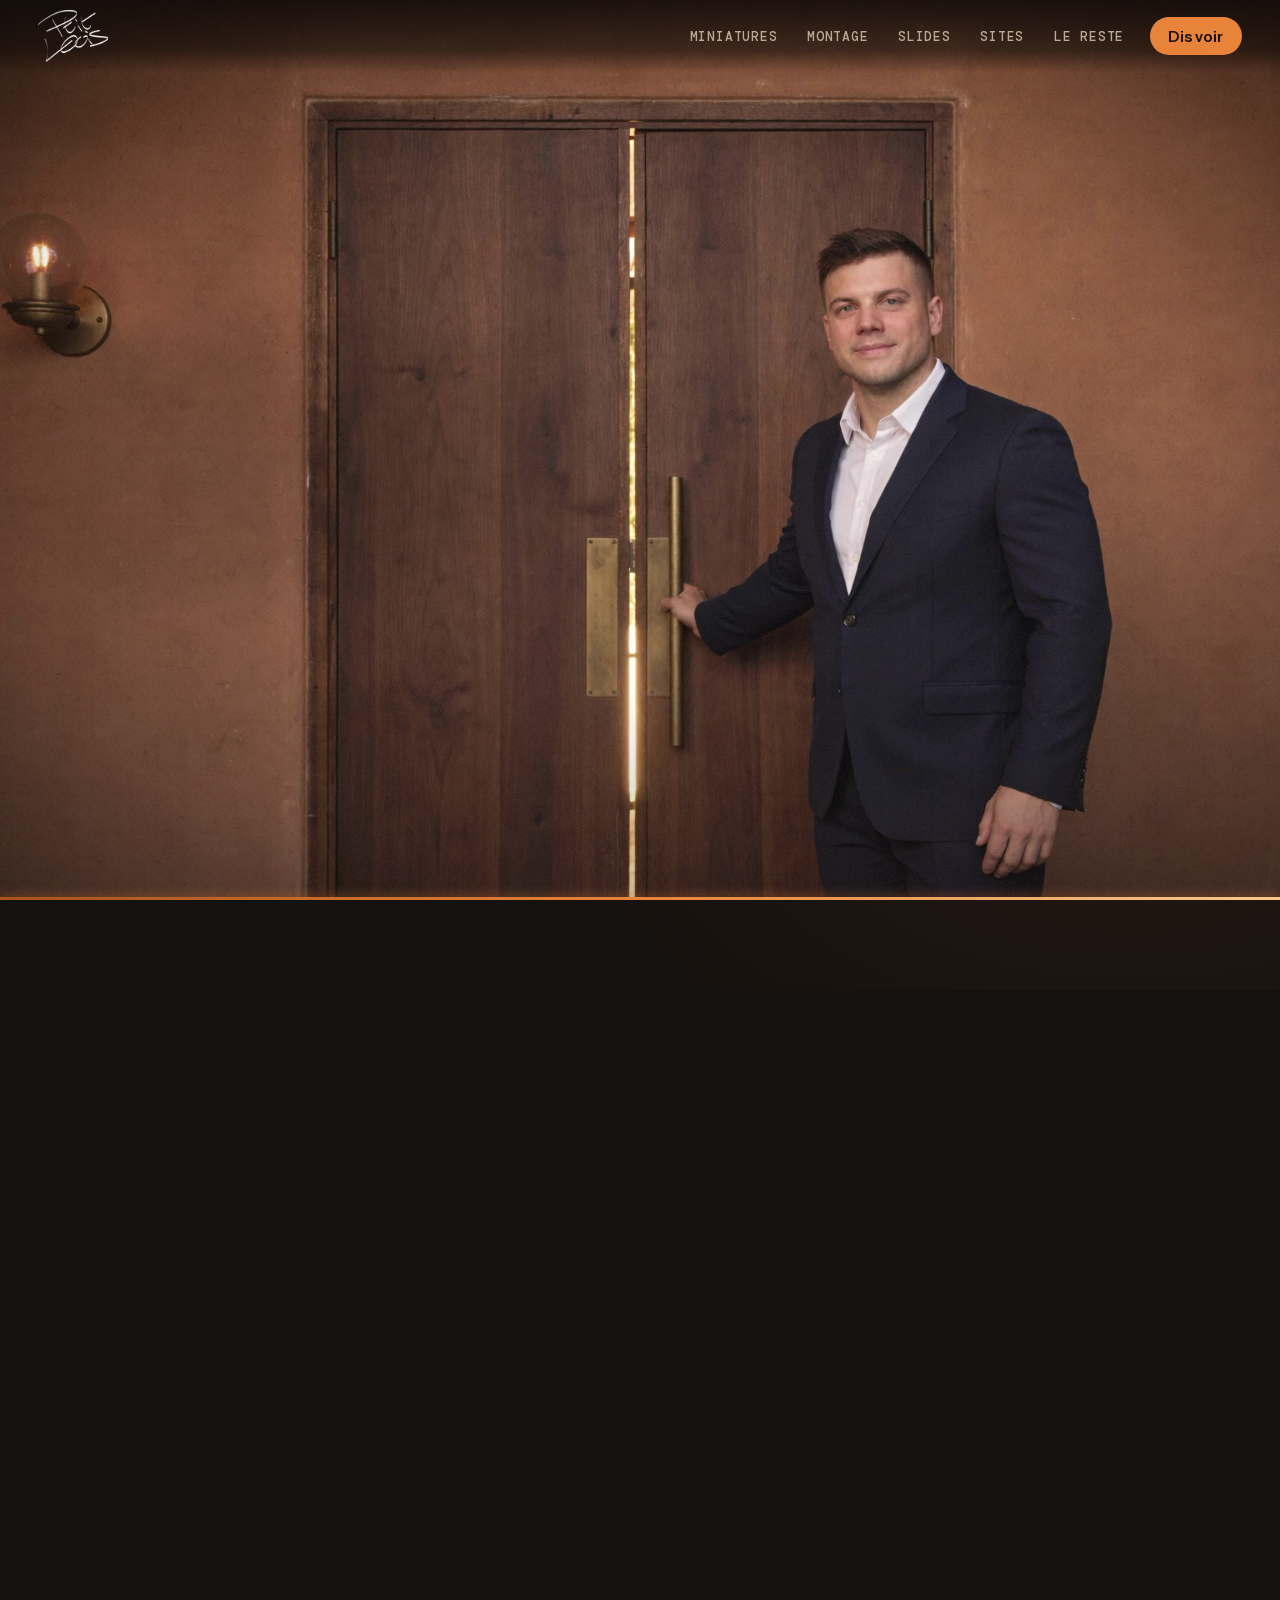
==== commit c482b840: "Voile de chargement devant la porte (scroll retenu, message de la clé) et films en deux temps : vers" ====
--- a/index.html
+++ b/index.html
@@ -73,10 +73,12 @@
         <p class="titre split">Entre, c'est ouvert.</p>
         <p class="sub">Tout ce que j'ai fabriqué est au mur. Tu scrolles, tu te balades.</p>
       </div>
-      <div class="chargement">
+      <div class="voile" role="status">
+        <svg class="voile-cle" viewBox="0 0 64 64" aria-hidden="true"><circle cx="20" cy="32" r="11" fill="none" stroke="currentColor" stroke-width="4"/><circle cx="20" cy="32" r="3.2" fill="currentColor"/><path d="M31 32h27M49 32v9M58 32v7" fill="none" stroke="currentColor" stroke-width="4" stroke-linecap="round"/></svg>
+        <p class="voile-titre">Un instant, je cherche la clé pour t'ouvrir.</p>
+        <div class="chargement-barre" role="progressbar" aria-label="Chargement du film d'entrée" aria-valuemin="0" aria-valuemax="100" aria-valuenow="0"><i></i></div>
         <div class="chargement-ligne"><p class="chargement-msg" aria-hidden="true">J'allume les appliques</p><p class="chargement-pct" aria-hidden="true"><span>0</span> %</p></div>
-        <div class="chargement-barre" role="progressbar" aria-label="Chargement du film d'entrée" aria-valuemin="0" aria-valuemax="100" aria-valuenow="0"><i></i></div>
-        <p class="chargement-note" aria-hidden="true">Tu peux déjà scroller, le film te rattrape.</p>
+        <button class="voile-passer" type="button" hidden>Entrer sans attendre</button>
       </div>
       <div class="filet" aria-hidden="true"><i></i></div>
       <div class="cue" aria-hidden="true"><span>Scrolle pour entrer</span><i></i></div>
--- a/assets/site.css
+++ b/assets/site.css
@@ -95,6 +95,11 @@
 #hero{object-fit:cover;opacity:0;transform:translateZ(0);will-change:transform;transition:opacity .8s var(--e1)}
 .film-couche.video-ready #hero{opacity:1}
 .film-couche.video-failed #hero{display:none}
+/* la pleine qualité arrive après la version légère et se pose par-dessus, en fondu */
+video.hd{position:absolute;inset:0;width:100%;height:100%;object-fit:cover;opacity:0;transform:translateZ(0);transition:opacity .7s var(--e1);pointer-events:none}
+video.hd.pret{opacity:1}
+video.hd.hd-arrivee.pret{opacity:0}
+video.hd.hd-arrivee.pret.actif{opacity:1}
 .scrim{position:absolute;inset:0;pointer-events:none;background:radial-gradient(ellipse 120% 90% at 50% 45%,rgba(14,8,4,0) 35%,rgba(14,8,4,.62) 100%)}
 .enseigne-film{position:absolute;left:0;top:0;margin:0;transform-origin:50% 100%;opacity:0;will-change:transform,opacity;pointer-events:none}
 
@@ -110,23 +115,28 @@
 .ligne{display:block;white-space:nowrap}
 .band-f2{left:clamp(24px,5.5vw,96px);top:50%;transform:translateY(-46%);width:min(32vw,520px);z-index:6}   /* à gauche : Louis occupe la droite de l'image */
 .cue{z-index:6}
-/* Chargement du film d'entrée : une vraie jauge au centre, avec les petites phrases de Louis. Les plans suivants n'ont qu'un filet en bas d'écran. */
-.chargement{position:absolute;left:50%;bottom:clamp(76px,13vh,140px);z-index:7;width:min(580px,86vw);transform:translate(-50%,14px);display:grid;gap:14px;padding:24px 30px 22px;border:1px solid rgba(217,179,122,.3);border-radius:18px;background:rgba(18,11,7,.78);box-shadow:0 18px 50px rgba(0,0,0,.45);opacity:0;visibility:hidden;pointer-events:none;transition:opacity .6s var(--e1),transform .6s var(--e1),visibility 0s .6s}
-.chargement.on{opacity:1;visibility:visible;transform:translate(-50%,0);transition:opacity .6s var(--e1),transform .6s var(--e1)}
-.chargement.on.discret{opacity:0;transform:translate(-50%,10px)}
+/* Chargement : un voile sombre devant la porte, le scroll est retenu le temps de charger la version légère du film (une à trois secondes). Les plans suivants n'ont qu'un filet en bas d'écran. */
+.voile{position:absolute;inset:0;z-index:9;display:grid;place-content:center;justify-items:center;gap:22px;padding:calc(var(--navh) + 12px) 24px 24px;text-align:center;background:radial-gradient(ellipse 85% 75% at 50% 46%,rgba(14,8,5,.78),rgba(8,4,2,.94));opacity:0;visibility:hidden;transition:opacity .9s var(--e1),visibility 0s .9s}
+.voile.on{opacity:1;visibility:visible;transition:opacity .35s var(--e1)}
+.voile-cle{width:clamp(64px,7vw,88px);height:clamp(64px,7vw,88px);color:var(--laiton);filter:drop-shadow(0 0 14px rgba(232,131,58,.6));transform-origin:31% 50%;animation:cle 2.4s var(--e2) infinite}
+@keyframes cle{0%,100%{transform:rotate(-12deg)}50%{transform:rotate(12deg)}}
+.voile-titre{max-width:17ch;font:800 clamp(1.6rem,3.2vw,2.8rem)/1.08 var(--titre);letter-spacing:-.02em;text-wrap:balance;text-shadow:var(--tshadow)}
+.voile .chargement-barre,.voile .chargement-ligne{width:min(520px,82vw)}
+.voile-passer{appearance:none;min-height:44px;margin-top:4px;padding:0 22px;border:1px solid var(--bord-fort);border-radius:999px;background:transparent;color:var(--text-primary);font:600 .9375rem/1 var(--texte);cursor:pointer;transition:background .3s var(--e1),border-color .3s var(--e1)}
+.voile-passer:hover{background:rgba(243,235,221,.1);border-color:var(--text-primary)}
+.voile-passer[hidden]{display:none}
 .chargement-ligne{display:flex;align-items:baseline;justify-content:space-between;gap:16px}
-.chargement-msg{font:700 clamp(1.15rem,1.5vw,1.4rem)/1.15 var(--titre);letter-spacing:-.01em;color:var(--text-primary);transition:opacity .26s var(--e1),transform .26s var(--e1)}
+.chargement-msg{font:500 1rem/1.2 var(--texte);color:var(--text-primary);transition:opacity .26s var(--e1),transform .26s var(--e1)}
 .chargement-msg.change{opacity:0;transform:translateY(6px)}
 .chargement-pct{font:500 1rem/1 var(--mono);letter-spacing:.06em;color:var(--laiton);font-variant-numeric:tabular-nums;white-space:nowrap}
 .chargement-barre{position:relative;height:12px;border-radius:999px;background:rgba(243,235,221,.13);overflow:hidden}
 .chargement-barre i{position:absolute;left:0;top:0;bottom:0;width:calc(var(--p,0)*100%);min-width:8px;border-radius:inherit;background:linear-gradient(90deg,#A8531A,#E8833A 55%,#F8C98A);box-shadow:0 0 14px rgba(232,131,58,.55);overflow:hidden;transition:width .3s linear}
 .chargement-barre i::after{content:"";position:absolute;inset:0;background:linear-gradient(100deg,transparent 25%,rgba(255,240,215,.7) 50%,transparent 75%);transform:translateX(-100%);animation:reflet 1.7s var(--e2) infinite}
 @keyframes reflet{to{transform:translateX(100%)}}
-.chargement-note{font:400 .75rem/1.3 var(--mono);letter-spacing:.1em;text-transform:uppercase;color:var(--text-secondary);text-align:center}
 .cue.attend{opacity:0}
 .filet{position:absolute;left:0;right:0;bottom:0;z-index:8;height:3px;opacity:0;transition:opacity .5s var(--e1);pointer-events:none}
 .filet.on{opacity:1}
-.chargement.on:not(.discret) ~ .filet{opacity:0}
+.voile.on ~ .filet{opacity:0}
 .filet i{display:block;height:100%;width:calc(var(--p,0)*100%);background:linear-gradient(90deg,#A8531A,#E8833A,#F8C98A);box-shadow:0 0 12px rgba(232,131,58,.7);transition:width .3s linear}
 .band-porte{left:50%;bottom:clamp(28px,6vh,64px);transform:translateX(-50%);width:min(70vw,820px);z-index:6;text-align:center}
 .band-porte .titre{max-width:none;font-size:clamp(1.9rem,3.8vw,3.4rem)}
@@ -402,3 +412,18 @@
 .page-404{min-height:52vh;display:grid;align-content:center}
 .page-actions{display:flex;flex-wrap:wrap;gap:12px;margin-top:28px}
 .page-simple .nav .btn-nav{margin-left:auto}
+
+/* Le couloir sur téléphone tenu droit (classe posée par le script) : textes en bas, plan du couloir sur toute la largeur, pas de cartel au survol */
+.scene.debout .band-f1,.scene.debout .band-f2{left:20px;right:20px;width:auto;top:auto;bottom:clamp(170px,27vh,250px);transform:none}
+.scene.debout .band-f1 h1,.scene.debout .band .titre{font-size:clamp(1.75rem,8vw,2.5rem)}
+.scene.debout .band .sub{font-size:1rem;max-width:34ch}
+.scene.debout .titres .band{width:calc(100vw - 40px);bottom:clamp(150px,24vh,230px)}
+.scene.debout .band-porte{width:calc(100vw - 40px);bottom:clamp(110px,17vh,170px)}
+.scene.debout .band-porte .titre{font-size:clamp(1.7rem,7.6vw,2.4rem)}
+.scene.debout .plan{left:12px;right:12px;bottom:12px;width:auto;padding:10px 10px 8px;-webkit-backdrop-filter:none;backdrop-filter:none;background:rgba(18,11,7,.86)}
+.scene.debout .plan-titre span{display:none}
+.scene.debout .plan-ailes button{min-height:40px;font-size:.6875rem}
+.scene.debout .cartel{display:none}
+.scene.debout .astuce{bottom:128px;white-space:nowrap}
+.scene.debout .voile-titre{font-size:clamp(1.5rem,7vw,2.1rem)}
+.scene.debout .cadre{box-shadow:0 0 0 1px #0d0806,0 3px 8px rgba(0,0,0,.55)}
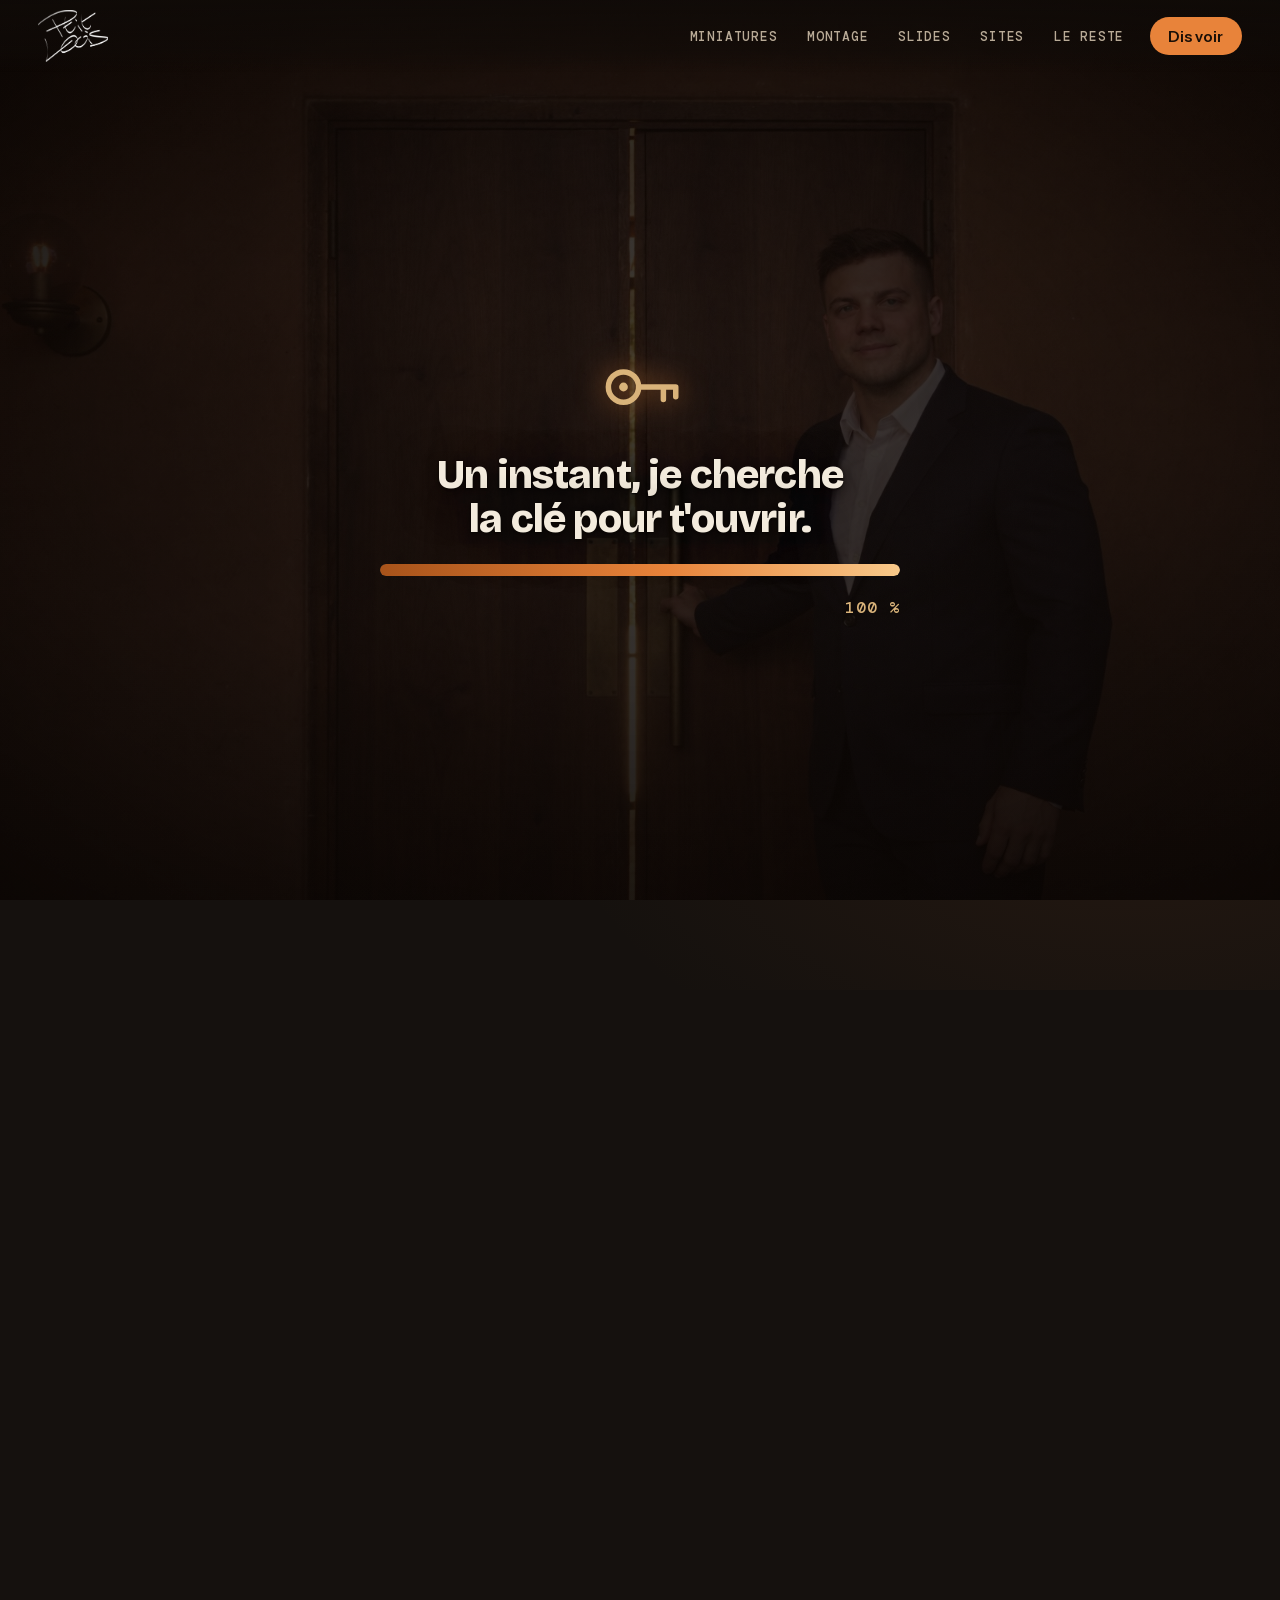
==== commit e71eb32a: "Le film léger démarre dès la première ligne de la page, en parallèle du reste Co-Authored-By: Claude" ====
--- a/index.html
+++ b/index.html
@@ -22,6 +22,7 @@
 <link rel="icon" type="image/png" sizes="32x32" href="assets/favicon-32.png">
 <link rel="apple-touch-icon" href="assets/apple-touch-icon.png">
 <link rel="preload" as="image" href="assets/hero-mobile.jpg" media="(max-aspect-ratio:1/1)">
+<link rel="preload" as="fetch" type="video/mp4" href="assets/hero-scrub-l.mp4" crossorigin media="(min-width:721px) and (orientation:landscape) and (prefers-reduced-motion:no-preference)">
 <link rel="preload" href="assets/polices/bricolage-grotesque.woff2" as="font" type="font/woff2" crossorigin>
 <link rel="preload" href="assets/polices/instrument-sans.woff2" as="font" type="font/woff2" crossorigin>
 <link rel="stylesheet" href="assets/site.css">
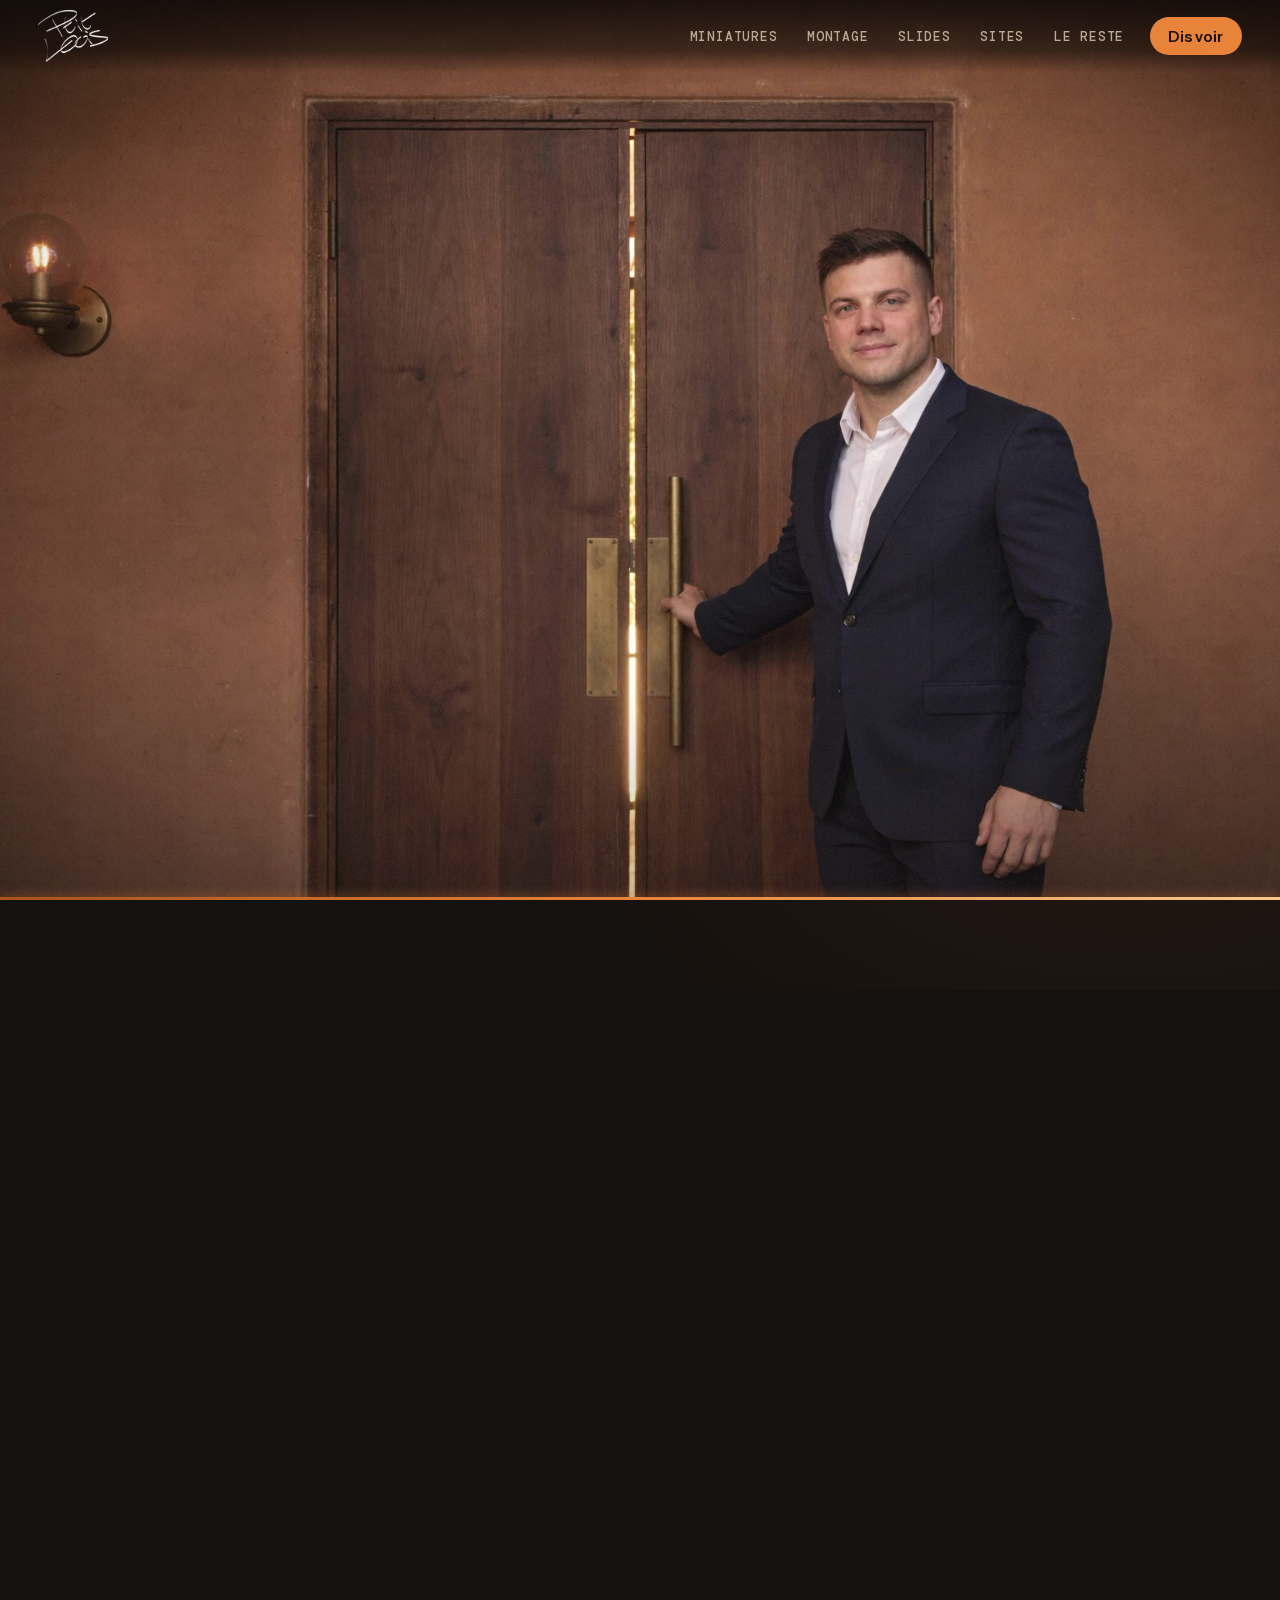
==== commit 898487b0: "Le visage de Louis d'abord : image nette au repos tant que la pleine qualité n'est pas là, version l" ====
--- a/index.html
+++ b/index.html
@@ -64,7 +64,7 @@
       <div class="marche"><div class="marche-poster" aria-hidden="true"></div><video id="marche" preload="none" muted playsinline aria-hidden="true" tabindex="-1"></video><video id="arrivee" preload="none" muted playsinline aria-hidden="true" tabindex="-1"></video></div>
       <div class="murs"></div>
       <div class="fin-couloir" aria-hidden="true"></div>
-      <div class="film-couche"><div class="film-poster" aria-hidden="true"></div><video id="hero" preload="none" muted playsinline aria-hidden="true" tabindex="-1"></video><div class="scrim" aria-hidden="true"></div></div>
+      <div class="film-couche"><div class="film-poster" aria-hidden="true"></div><video id="hero" preload="none" muted playsinline aria-hidden="true" tabindex="-1"></video><div class="film-net" aria-hidden="true"></div><div class="scrim" aria-hidden="true"></div></div>
       <div class="band band-film band-f1" data-a="0" data-b="0.26" data-entree="montee">
         <p class="enseigne enseigne-bande">LOUIS CLÉMENT</p>
         <h1 class="split">Quatre métiers,|un Franc-Comtois.</h1>
--- a/assets/site.css
+++ b/assets/site.css
@@ -96,6 +96,9 @@
 .film-couche.video-ready #hero{opacity:1}
 .film-couche.video-failed #hero{display:none}
 /* la pleine qualité arrive après la version légère et se pose par-dessus, en fondu */
+/* au repos, tant que la pleine qualité n'est pas là, on montre l'image fixe nette de la porte plutôt que la version légère : le visage de Louis est la première chose qu'on voit */
+.film-net{position:absolute;inset:0;background-size:cover;background-position:50% 50%;opacity:0;transition:opacity .35s var(--e1);pointer-events:none}
+.film-net.on{opacity:1}
 video.hd{position:absolute;inset:0;width:100%;height:100%;object-fit:cover;opacity:0;transform:translateZ(0);transition:opacity .7s var(--e1);pointer-events:none}
 video.hd.pret{opacity:1}
 video.hd.hd-arrivee.pret{opacity:0}
